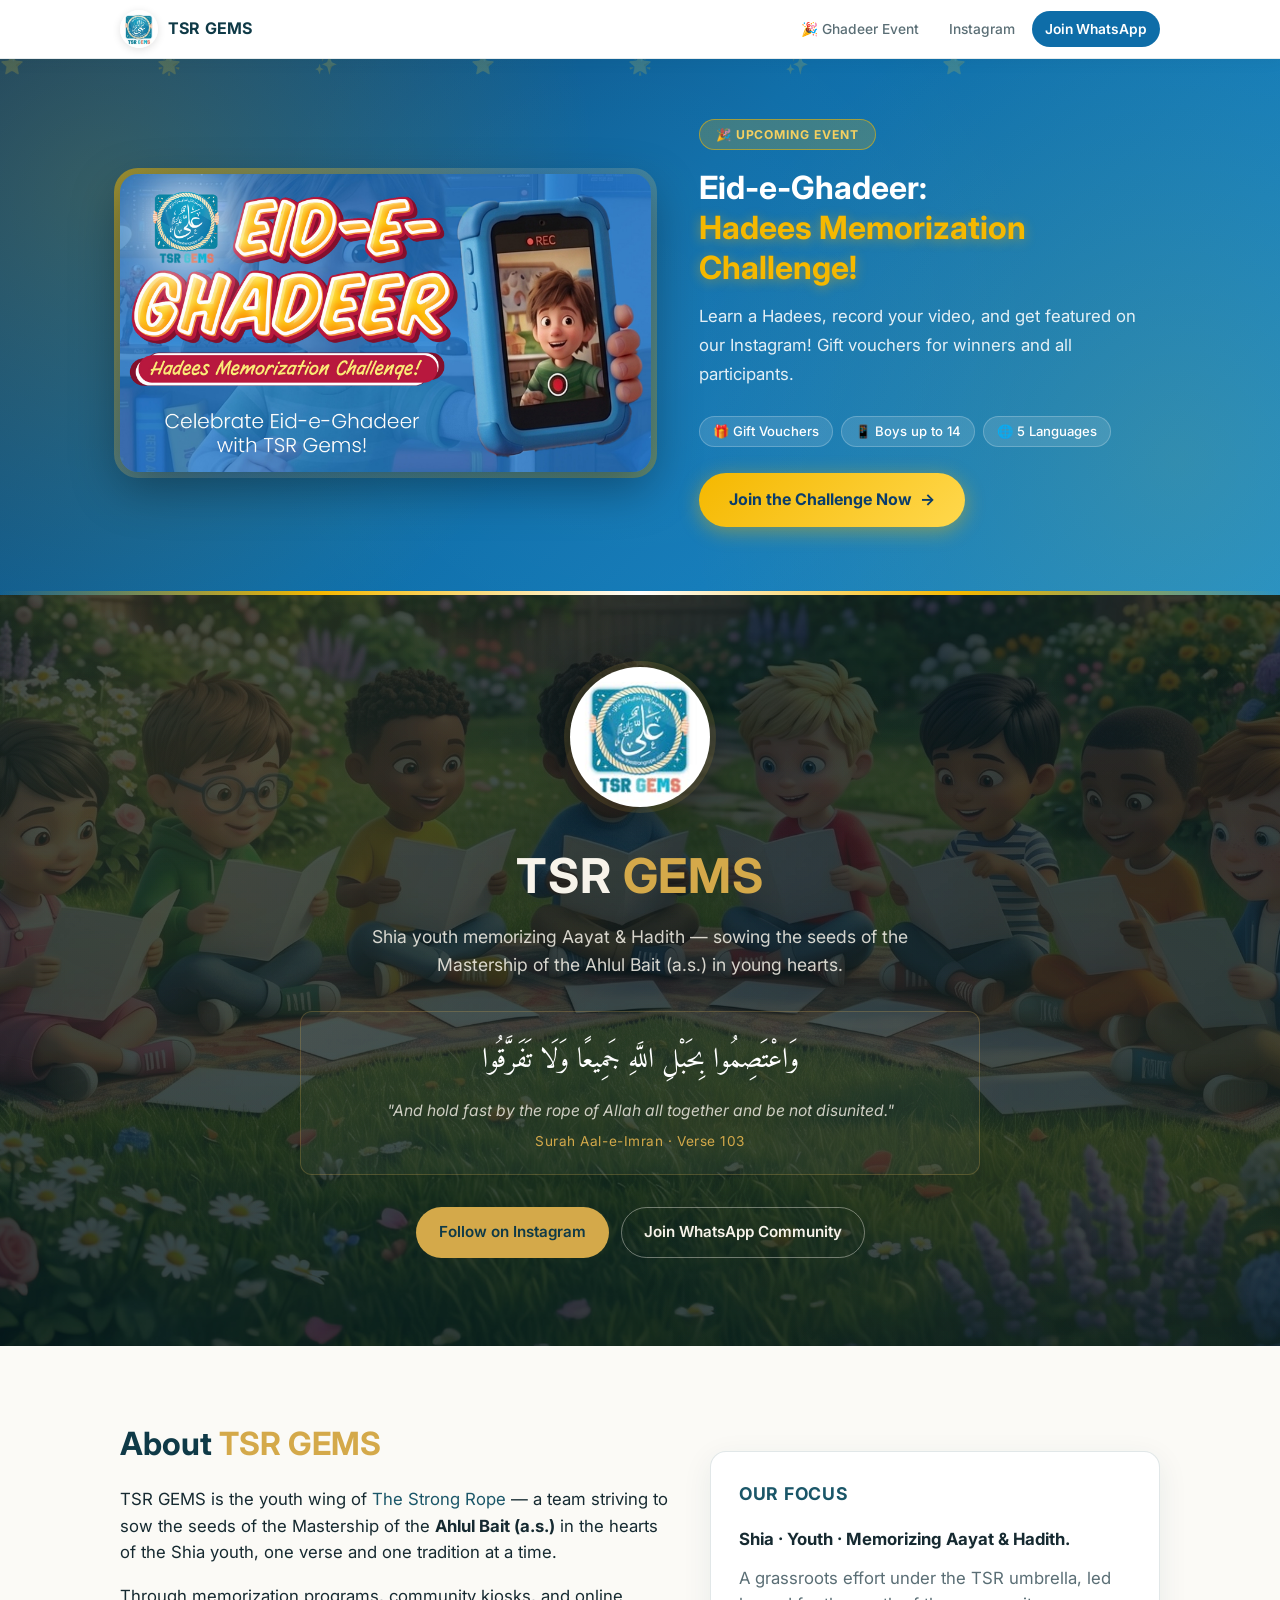
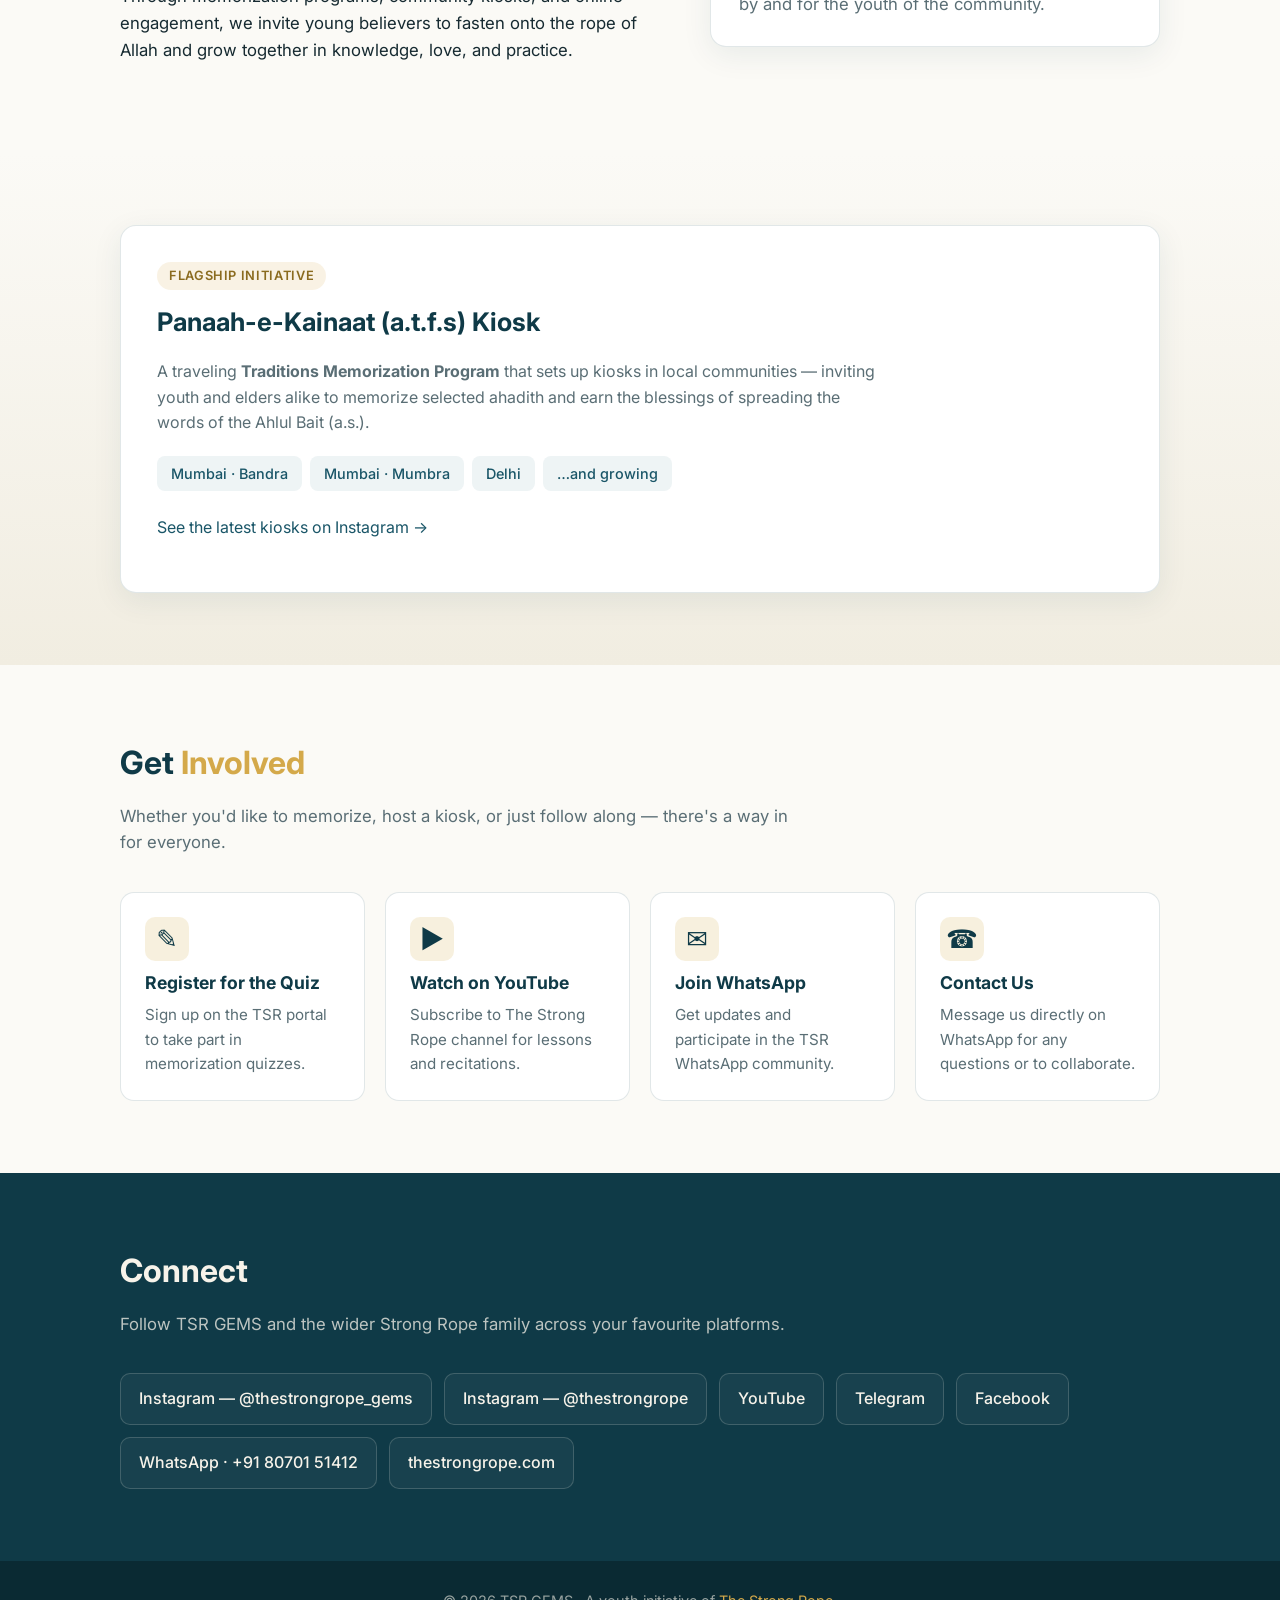
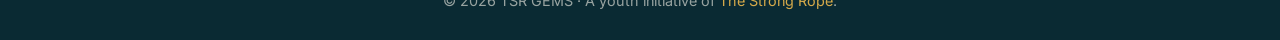
==== index.html @ ae4240dd "Tune hero background image opacity to 0.45/0.50 overlay" ====
<!doctype html>
<html lang="en">

<head>
  <meta charset="utf-8" />
  <meta name="viewport" content="width=device-width, initial-scale=1" />
  <title>TSR GEMS — The Strong Rope Youth Initiative</title>
  <meta name="description"
    content="TSR GEMS is the youth wing of The Strong Rope, striving to sow the seeds of the Mastership of the Ahlul Bait (a.s.) in the hearts of the Shia youth through memorization of Aayat and Hadith." />
  <link rel="icon" href="/assets/logo.jpg" type="image/jpeg" />
  <meta property="og:title" content="TSR GEMS" />
  <meta property="og:description" content="Shia youth memorizing Aayat & Hadith — a TSR initiative." />
  <meta property="og:image" content="/assets/logo.jpg" />
  <meta property="og:type" content="website" />
  <link rel="preconnect" href="https://fonts.googleapis.com" />
  <link rel="preconnect" href="https://fonts.gstatic.com" crossorigin />
  <link
    href="https://fonts.googleapis.com/css2?family=Amiri:wght@400;700&family=Inter:wght@400;500;600;700&display=swap"
    rel="stylesheet" />
  <style>
    :root {
      --teal-900: #0f3a47;
      --teal-700: #1a5668;
      --teal-500: #2d7d8f;
      --gold: #d4a94a;
      --cream: #f7f3ea;
      --ink: #162a31;
      --muted: #5a6e75;
      --bg: #fbfaf6;
      --card: #ffffff;
      --border: rgba(15, 58, 71, 0.12);
      --shadow: 0 8px 30px rgba(15, 58, 71, 0.08);
    }

    * {
      box-sizing: border-box;
    }

    html,
    body {
      margin: 0;
      padding: 0;
    }

    body {
      font-family: 'Inter', system-ui, -apple-system, Segoe UI, Roboto, sans-serif;
      color: var(--ink);
      background: var(--bg);
      line-height: 1.6;
      -webkit-font-smoothing: antialiased;
    }

    a {
      color: var(--teal-700);
      text-decoration: none;
    }

    a:hover {
      text-decoration: underline;
    }

    .container {
      max-width: 1080px;
      margin: 0 auto;
      padding: 0 20px;
    }

    /* Hero */
    .hero {
      background:
        radial-gradient(circle at 15% 20%, rgba(212, 169, 74, 0.12), transparent 40%),
        radial-gradient(circle at 85% 70%, rgba(212, 169, 74, 0.08), transparent 40%),
        linear-gradient(rgba(10, 42, 51, 0.45), rgba(10, 42, 51, 0.50)),
        url('assets/hero-section-bg-img.jpg.jpeg') center / cover no-repeat;
      color: var(--cream);
      padding: 72px 0 88px;
      text-align: center;
      position: relative;
      overflow: hidden;
    }

    .hero>* {
      position: relative;
    }

    .logo {
      width: 140px;
      height: 140px;
      border-radius: 50%;
      box-shadow: 0 10px 40px rgba(0, 0, 0, 0.35), 0 0 0 6px rgba(212, 169, 74, 0.18);
      object-fit: cover;
      background: #fff;
    }

    .wordmark {
      font-size: 3rem;
      font-weight: 700;
      letter-spacing: 0.02em;
      margin: 24px 0 8px;
    }

    .wordmark .gems {
      color: var(--gold);
    }

    .tagline {
      color: rgba(247, 243, 234, 0.85);
      font-size: 1.1rem;
      max-width: 620px;
      margin: 0 auto 28px;
    }

    .verse {
      margin: 32px auto 0;
      max-width: 680px;
      padding: 22px 28px;
      background: rgba(255, 255, 255, 0.04);
      border: 1px solid rgba(212, 169, 74, 0.25);
      border-radius: 12px;
    }

    .verse-ar {
      font-family: 'Amiri', 'Scheherazade New', serif;
      font-size: 1.75rem;
      line-height: 1.9;
      direction: rtl;
      color: #fff;
    }

    .verse-en {
      margin-top: 10px;
      font-style: italic;
      color: rgba(247, 243, 234, 0.8);
      font-size: 0.98rem;
    }

    .verse-ref {
      margin-top: 8px;
      font-size: 0.85rem;
      color: var(--gold);
      letter-spacing: 0.04em;
    }

    .cta-row {
      display: flex;
      gap: 12px;
      justify-content: center;
      flex-wrap: wrap;
      margin-top: 32px;
    }

    .btn {
      display: inline-flex;
      align-items: center;
      gap: 8px;
      padding: 12px 22px;
      border-radius: 999px;
      font-weight: 600;
      font-size: 0.95rem;
      border: 1px solid transparent;
      transition: transform 0.15s ease, box-shadow 0.15s ease;
    }

    .btn:hover {
      transform: translateY(-1px);
      text-decoration: none;
    }

    .btn-primary {
      background: var(--gold);
      color: var(--teal-900);
    }

    .btn-primary:hover {
      box-shadow: 0 6px 18px rgba(212, 169, 74, 0.4);
    }

    .btn-ghost {
      background: transparent;
      color: var(--cream);
      border-color: rgba(247, 243, 234, 0.4);
    }

    .btn-ghost:hover {
      background: rgba(255, 255, 255, 0.08);
    }

    /* Sections */
    section {
      padding: 72px 0;
    }

    .section-title {
      font-size: 2rem;
      font-weight: 700;
      margin: 0 0 14px;
      color: var(--teal-900);
    }

    .section-title .accent {
      color: var(--gold);
    }

    .section-lead {
      color: var(--muted);
      font-size: 1.05rem;
      max-width: 680px;
      margin: 0 0 36px;
    }

    /* About */
    .about-grid {
      display: grid;
      grid-template-columns: 1.1fr 0.9fr;
      gap: 40px;
      align-items: center;
    }

    .about p {
      font-size: 1.05rem;
    }

    .about .mission-card {
      background: var(--card);
      border: 1px solid var(--border);
      border-radius: 16px;
      padding: 28px;
      box-shadow: var(--shadow);
    }

    .about .mission-card h3 {
      margin-top: 0;
      color: var(--teal-700);
      font-size: 1.1rem;
      letter-spacing: 0.04em;
      text-transform: uppercase;
    }

    /* Program */
    .program {
      background: linear-gradient(180deg, #fbfaf6 0%, #f1ede1 100%);
    }

    .program-card {
      background: var(--card);
      border: 1px solid var(--border);
      border-radius: 16px;
      padding: 36px;
      box-shadow: var(--shadow);
    }

    .pill {
      display: inline-block;
      background: rgba(212, 169, 74, 0.15);
      color: #8a6b1f;
      padding: 4px 12px;
      border-radius: 999px;
      font-size: 0.8rem;
      font-weight: 600;
      letter-spacing: 0.05em;
      text-transform: uppercase;
    }

    .program h3 {
      font-size: 1.6rem;
      margin: 12px 0 10px;
      color: var(--teal-900);
    }

    .program .locations {
      display: flex;
      flex-wrap: wrap;
      gap: 8px;
      margin-top: 20px;
    }

    .chip {
      background: #eef4f5;
      color: var(--teal-700);
      padding: 6px 14px;
      border-radius: 8px;
      font-size: 0.9rem;
      font-weight: 500;
    }

    /* Get Involved */
    .involve-grid {
      display: grid;
      grid-template-columns: repeat(auto-fit, minmax(240px, 1fr));
      gap: 20px;
    }

    .involve-card {
      background: var(--card);
      border: 1px solid var(--border);
      border-radius: 14px;
      padding: 24px;
      transition: transform 0.15s ease, box-shadow 0.15s ease;
      display: block;
      color: inherit;
    }

    .involve-card:hover {
      transform: translateY(-2px);
      box-shadow: var(--shadow);
      text-decoration: none;
    }

    .involve-card h4 {
      margin: 8px 0 6px;
      color: var(--teal-900);
      font-size: 1.1rem;
    }

    .involve-card p {
      margin: 0;
      color: var(--muted);
      font-size: 0.95rem;
    }

    .involve-card .icon {
      font-size: 1.6rem;
      display: inline-block;
      background: rgba(212, 169, 74, 0.18);
      color: var(--teal-900);
      width: 44px;
      height: 44px;
      border-radius: 10px;
      display: inline-flex;
      align-items: center;
      justify-content: center;
      font-weight: 700;
    }

    /* Connect */
    .connect {
      background: var(--teal-900);
      color: var(--cream);
    }

    .connect .section-title {
      color: var(--cream);
    }

    .connect .section-lead {
      color: rgba(247, 243, 234, 0.75);
    }

    .socials {
      display: flex;
      flex-wrap: wrap;
      gap: 12px;
    }

    .social {
      display: inline-flex;
      align-items: center;
      gap: 10px;
      padding: 12px 18px;
      border-radius: 10px;
      border: 1px solid rgba(247, 243, 234, 0.18);
      color: var(--cream);
      background: rgba(255, 255, 255, 0.04);
      font-weight: 500;
      transition: background 0.15s ease, border-color 0.15s ease;
    }

    .social:hover {
      background: rgba(255, 255, 255, 0.1);
      border-color: var(--gold);
      text-decoration: none;
    }

    /* Footer */
    footer {
      background: #0a2a33;
      color: rgba(247, 243, 234, 0.6);
      text-align: center;
      padding: 28px 20px;
      font-size: 0.9rem;
    }

    footer a {
      color: var(--gold);
    }

    /* ── Event Announcement Banner ── */
    .ann-wrap {
      background: linear-gradient(135deg, #0a3d6b 0%, #0e6da8 45%, #1a8fd1 100%);
      position: relative;
      overflow: hidden;
      padding: 60px 0 68px;
    }

    /* Floating confetti dots */
    .ann-wrap::before {
      content: "⭐ 🌟 ✨ ⭐ 🌟 ✨ ⭐";
      position: absolute;
      top: -10px;
      left: 0;
      right: 0;
      font-size: 1.2rem;
      letter-spacing: 4rem;
      opacity: 0.18;
      white-space: nowrap;
      animation: ann-float 6s ease-in-out infinite;
      pointer-events: none;
    }

    .ann-wrap::after {
      content: "";
      position: absolute;
      bottom: 0;
      left: 0;
      right: 0;
      height: 4px;
      background: linear-gradient(90deg, transparent, #f5b800, #fff, #f5b800, transparent);
    }

    @keyframes ann-float {

      0%,
      100% {
        transform: translateY(0px);
      }

      50% {
        transform: translateY(10px);
      }
    }

    /* Radial glows */
    .ann-glow {
      position: absolute;
      inset: 0;
      pointer-events: none;
      background:
        radial-gradient(circle at 8% 25%, rgba(245, 184, 0, 0.18), transparent 40%),
        radial-gradient(circle at 92% 75%, rgba(245, 184, 0, 0.12), transparent 40%),
        radial-gradient(circle at 50% 50%, rgba(255, 255, 255, 0.04), transparent 60%);
    }

    .ann-inner {
      display: grid;
      grid-template-columns: 1.15fr 1fr;
      gap: 48px;
      align-items: center;
      position: relative;
    }

    /* Banner image */
    .ann-img-wrap {
      position: relative;
      animation: ann-bob 3.6s ease-in-out infinite;
    }

    @keyframes ann-bob {

      0%,
      100% {
        transform: translateY(0px);
      }

      50% {
        transform: translateY(-8px);
      }
    }

    .ann-img-wrap::before {
      content: "";
      position: absolute;
      inset: -6px;
      border-radius: 24px;
      background: linear-gradient(135deg, rgba(245, 184, 0, 0.55), rgba(255, 255, 255, 0.15), rgba(245, 184, 0, 0.35));
      z-index: 0;
      animation: ann-glow-ring 2.8s ease-in-out infinite;
    }

    @keyframes ann-glow-ring {

      0%,
      100% {
        opacity: 0.7;
        transform: scale(1);
      }

      50% {
        opacity: 1;
        transform: scale(1.02);
      }
    }

    .ann-img {
      width: 100%;
      border-radius: 18px;
      display: block;
      position: relative;
      z-index: 1;
      box-shadow: 0 16px 48px rgba(0, 0, 0, 0.35);
    }

    /* Content */
    .ann-content {
      color: #fff;
    }

    .ann-badge {
      display: inline-flex;
      align-items: center;
      gap: 6px;
      background: rgba(245, 184, 0, 0.20);
      border: 1px solid rgba(245, 184, 0, 0.55);
      color: #f5d060;
      padding: 5px 16px;
      border-radius: 999px;
      font-size: 0.76rem;
      font-weight: 700;
      letter-spacing: 0.08em;
      text-transform: uppercase;
      margin-bottom: 18px;
      animation: ann-pulse-badge 2s ease-in-out infinite;
    }

    @keyframes ann-pulse-badge {

      0%,
      100% {
        box-shadow: 0 0 0 0 rgba(245, 184, 0, 0.4);
      }

      50% {
        box-shadow: 0 0 0 6px rgba(245, 184, 0, 0);
      }
    }

    .ann-title {
      font-size: 2rem;
      font-weight: 700;
      line-height: 1.25;
      margin: 0 0 14px;
      color: #fff;
    }

    .ann-title .ann-highlight {
      color: #f5b800;
      text-shadow: 0 2px 12px rgba(245, 184, 0, 0.45);
    }

    .ann-desc {
      font-size: 1.05rem;
      color: rgba(255, 255, 255, 0.88);
      line-height: 1.7;
      margin: 0 0 28px;
    }

    .ann-pills {
      display: flex;
      flex-wrap: wrap;
      gap: 8px;
      margin-bottom: 26px;
    }

    .ann-pill {
      background: rgba(255, 255, 255, 0.12);
      border: 1px solid rgba(255, 255, 255, 0.22);
      color: #fff;
      padding: 4px 13px;
      border-radius: 999px;
      font-size: 0.82rem;
      font-weight: 500;
    }

    .ann-btn {
      display: inline-flex;
      align-items: center;
      gap: 8px;
      padding: 14px 30px;
      border-radius: 999px;
      font-weight: 700;
      font-size: 1rem;
      background: linear-gradient(135deg, #f5b800, #ffd84d);
      color: #0a3d6b;
      text-decoration: none;
      box-shadow: 0 4px 20px rgba(245, 184, 0, 0.45);
      transition: transform 0.18s, box-shadow 0.18s;
      animation: ann-btn-bounce 2.4s ease-in-out infinite;
    }

    @keyframes ann-btn-bounce {

      0%,
      100% {
        transform: scale(1);
        box-shadow: 0 4px 20px rgba(245, 184, 0, 0.45);
      }

      50% {
        transform: scale(1.04);
        box-shadow: 0 8px 30px rgba(245, 184, 0, 0.65);
      }
    }

    .ann-btn:hover {
      transform: scale(1.07) translateY(-2px) !important;
      box-shadow: 0 10px 32px rgba(245, 184, 0, 0.70) !important;
      text-decoration: none;
      color: #0a3d6b;
      animation: none;
    }

    .ann-btn-arrow {
      display: inline-block;
      transition: transform 0.18s;
    }

    .ann-btn:hover .ann-btn-arrow {
      transform: translateX(4px);
    }

    /* Floating star decorations */
    .ann-star {
      position: absolute;
      font-size: 1.4rem;
      opacity: 0;
      pointer-events: none;
      animation: ann-twinkle 3s ease-in-out infinite;
    }

    .ann-star:nth-child(1) {
      top: 12%;
      left: 6%;
      animation-delay: 0s;
      font-size: 1rem;
    }

    .ann-star:nth-child(2) {
      top: 20%;
      right: 5%;
      animation-delay: 0.7s;
      font-size: 1.5rem;
    }

    .ann-star:nth-child(3) {
      bottom: 18%;
      left: 3%;
      animation-delay: 1.4s;
      font-size: 1.1rem;
    }

    .ann-star:nth-child(4) {
      bottom: 12%;
      right: 8%;
      animation-delay: 2s;
      font-size: 0.9rem;
    }

    @keyframes ann-twinkle {

      0%,
      100% {
        opacity: 0;
        transform: scale(0.7) rotate(0deg);
      }

      40%,
      60% {
        opacity: 0.6;
        transform: scale(1.1) rotate(15deg);
      }
    }

    /* ── Site Header ── */
    .site-header {
      background: #ffffff;
      border-bottom: 1px solid rgba(15, 58, 71, 0.10);
      padding: 10px 0;
      position: sticky;
      top: 0;
      z-index: 200;
      box-shadow: 0 2px 14px rgba(15, 58, 71, 0.07);
    }

    .site-header-inner {
      max-width: 1080px;
      margin: 0 auto;
      padding: 0 20px;
      display: flex;
      align-items: center;
      gap: 16px;
    }

    .site-logo {
      display: flex;
      align-items: center;
      gap: 10px;
      text-decoration: none;
      flex-shrink: 0;
    }

    .site-logo img {
      width: 38px;
      height: 38px;
      border-radius: 50%;
      object-fit: cover;
      box-shadow: 0 2px 8px rgba(0, 0, 0, 0.12);
    }

    .site-logo-name {
      font-weight: 700;
      font-size: 1rem;
      color: #0f3a47;
      letter-spacing: 0.01em;
    }

    .site-nav {
      margin-left: auto;
      display: flex;
      align-items: center;
      gap: 4px;
    }

    .site-nav a {
      font-size: 0.86rem;
      font-weight: 500;
      color: #5a6e75;
      text-decoration: none;
      padding: 7px 13px;
      border-radius: 999px;
      transition: background 0.15s, color 0.15s;
    }

    .site-nav a:hover {
      background: rgba(15, 58, 71, 0.07);
      color: #0f3a47;
      text-decoration: none;
    }

    .site-nav a.nav-cta {
      background: #0e6da8;
      color: #fff;
      font-weight: 600;
    }

    .site-nav a.nav-cta:hover {
      background: #0a5a8f;
      color: #fff;
    }

    @media (max-width: 720px) {
      .wordmark {
        font-size: 2.25rem;
      }

      .about-grid {
        grid-template-columns: 1fr;
      }

      .verse-ar {
        font-size: 1.4rem;
      }

      section {
        padding: 56px 0;
      }

      .ann-inner {
        grid-template-columns: 1fr;
        gap: 28px;
      }

      .ann-title {
        font-size: 1.6rem;
      }

      .ann-wrap {
        padding: 44px 0 52px;
      }

      .site-logo-name {
        display: none;
      }

      .site-nav a:not(.nav-cta) {
        display: none;
      }
    }
  </style>
</head>

<body>

  <nav class="site-header">
    <div class="site-header-inner">
      <a class="site-logo" href="/">
        <img src="/assets/logo.jpg" alt="TSR GEMS logo" />
        <span class="site-logo-name">TSR GEMS</span>
      </a>
      <div class="site-nav">
        <a href="event-ghadeer.html">🎉 Ghadeer Event</a>
        <a href="https://www.instagram.com/thestrongrope_gems/" target="_blank" rel="noopener">Instagram</a>
        <a href="https://chat.whatsapp.com/DVEWyQxBt62CH8DiyDj6Z2" target="_blank" rel="noopener" class="nav-cta">Join
          WhatsApp</a>
      </div>
    </div>
  </nav>

  <section class="ann-wrap">
    <div class="ann-glow"></div>
    <span class="ann-star">⭐</span>
    <span class="ann-star">🌟</span>
    <span class="ann-star">✨</span>
    <span class="ann-star">⭐</span>
    <div class="container">
      <div class="ann-inner">

        <div class="ann-img-wrap">
          <img class="ann-img" src="assets/WEB-Ghadeer-2026.jpg.jpeg"
            alt="Eid-e-Ghadeer Hadees Memorization Challenge 2026" />
        </div>

        <div class="ann-content">
          <span class="ann-badge">🎉 Upcoming Event</span>
          <h2 class="ann-title">Eid-e-Ghadeer:<br /><span class="ann-highlight">Hadees Memorization Challenge!</span>
          </h2>
          <p class="ann-desc">Learn a Hadees, record your video, and get featured on our Instagram! Gift vouchers for
            winners and all participants.</p>
          <div class="ann-pills">
            <span class="ann-pill">🎁 Gift Vouchers</span>
            <span class="ann-pill">📱 Boys up to 14</span>
            <span class="ann-pill">🌐 5 Languages</span>
          </div>
          <a class="ann-btn" href="event-ghadeer.html">Join the Challenge Now <span class="ann-btn-arrow">→</span></a>
        </div>

      </div>
    </div>
  </section>

  <header class="hero">
    <div class="container">
      <img class="logo" src="/assets/logo.jpg" alt="TSR GEMS logo" />
      <h1 class="wordmark">TSR <span class="gems">GEMS</span></h1>
      <p class="tagline">Shia youth memorizing Aayat &amp; Hadith — sowing the seeds of the Mastership of the Ahlul Bait
        (a.s.) in young hearts.</p>

      <div class="verse">
        <div class="verse-ar">وَاعْتَصِمُوا بِحَبْلِ اللَّهِ جَمِيعًا وَلَا تَفَرَّقُوا</div>
        <div class="verse-en">"And hold fast by the rope of Allah all together and be not disunited."</div>
        <div class="verse-ref">Surah Aal-e-Imran · Verse 103</div>
      </div>

      <div class="cta-row">
        <a class="btn btn-primary" href="https://www.instagram.com/thestrongrope_gems/" target="_blank"
          rel="noopener">Follow on Instagram</a>
        <a class="btn btn-ghost" href="https://chat.whatsapp.com/DVEWyQxBt62CH8DiyDj6Z2" target="_blank"
          rel="noopener">Join WhatsApp Community</a>
      </div>
    </div>
  </header>

  <section class="about">
    <div class="container about-grid">
      <div>
        <h2 class="section-title">About <span class="accent">TSR GEMS</span></h2>
        <p>TSR GEMS is the youth wing of <a href="https://thestrongrope.com/" target="_blank" rel="noopener">The Strong
            Rope</a> — a team striving to sow the seeds of the Mastership of the <strong>Ahlul Bait (a.s.)</strong> in
          the hearts of the Shia youth, one verse and one tradition at a time.</p>
        <p>Through memorization programs, community kiosks, and online engagement, we invite young believers to fasten
          onto the rope of Allah and grow together in knowledge, love, and practice.</p>
      </div>
      <aside class="mission-card">
        <h3>Our Focus</h3>
        <p style="margin:0;"><strong>Shia · Youth · Memorizing Aayat &amp; Hadith.</strong></p>
        <p style="margin:12px 0 0; color: var(--muted);">A grassroots effort under the TSR umbrella, led by and for the
          youth of the community.</p>
      </aside>
    </div>
  </section>

  <section class="program">
    <div class="container">
      <div class="program-card">
        <span class="pill">Flagship Initiative</span>
        <h3>Panaah-e-Kainaat (a.t.f.s) Kiosk</h3>
        <p style="color: var(--muted); max-width: 720px;">A traveling <strong>Traditions Memorization Program</strong>
          that sets up kiosks in local communities — inviting youth and elders alike to memorize selected ahadith and
          earn the blessings of spreading the words of the Ahlul Bait (a.s.).</p>
        <div class="locations">
          <span class="chip">Mumbai · Bandra</span>
          <span class="chip">Mumbai · Mumbra</span>
          <span class="chip">Delhi</span>
          <span class="chip">…and growing</span>
        </div>
        <p style="margin-top: 24px;"><a href="https://www.instagram.com/thestrongrope_gems/" target="_blank"
            rel="noopener">See the latest kiosks on Instagram →</a></p>
      </div>
    </div>
  </section>

  <section>
    <div class="container">
      <h2 class="section-title">Get <span class="accent">Involved</span></h2>
      <p class="section-lead">Whether you'd like to memorize, host a kiosk, or just follow along — there's a way in for
        everyone.</p>
      <div class="involve-grid">
        <a class="involve-card" href="https://account.thestrongrope.com/login.php" target="_blank" rel="noopener">
          <span class="icon">✎</span>
          <h4>Register for the Quiz</h4>
          <p>Sign up on the TSR portal to take part in memorization quizzes.</p>
        </a>
        <a class="involve-card" href="https://www.youtube.com/c/TheStrongRope?sub_confirmation=1" target="_blank"
          rel="noopener">
          <span class="icon">▶</span>
          <h4>Watch on YouTube</h4>
          <p>Subscribe to The Strong Rope channel for lessons and recitations.</p>
        </a>
        <a class="involve-card" href="https://chat.whatsapp.com/DVEWyQxBt62CH8DiyDj6Z2" target="_blank" rel="noopener">
          <span class="icon">✉</span>
          <h4>Join WhatsApp</h4>
          <p>Get updates and participate in the TSR WhatsApp community.</p>
        </a>
        <a class="involve-card" href="https://wa.me/918070151412" target="_blank" rel="noopener">
          <span class="icon">☎</span>
          <h4>Contact Us</h4>
          <p>Message us directly on WhatsApp for any questions or to collaborate.</p>
        </a>
      </div>
    </div>
  </section>

  <section class="connect">
    <div class="container">
      <h2 class="section-title">Connect</h2>
      <p class="section-lead">Follow TSR GEMS and the wider Strong Rope family across your favourite platforms.</p>
      <div class="socials">
        <a class="social" href="https://www.instagram.com/thestrongrope_gems/" target="_blank" rel="noopener">Instagram
          — @thestrongrope_gems</a>
        <a class="social" href="https://instagram.com/thestrongrope/" target="_blank" rel="noopener">Instagram —
          @thestrongrope</a>
        <a class="social" href="https://www.youtube.com/c/TheStrongRope" target="_blank" rel="noopener">YouTube</a>
        <a class="social" href="https://t.me/TheStrongRope" target="_blank" rel="noopener">Telegram</a>
        <a class="social" href="https://www.facebook.com/TheStrongRope/" target="_blank" rel="noopener">Facebook</a>
        <a class="social" href="https://wa.me/918070151412" target="_blank" rel="noopener">WhatsApp · +91 80701
          51412</a>
        <a class="social" href="https://thestrongrope.com/" target="_blank" rel="noopener">thestrongrope.com</a>
      </div>
    </div>
  </section>

  <footer>
    <div>© <span id="y"></span> TSR GEMS · A youth initiative of <a href="https://thestrongrope.com/" target="_blank"
        rel="noopener">The Strong Rope</a>.</div>
    <script>document.getElementById('y').textContent = new Date().getFullYear();</script>
  </footer>

</body>

</html>
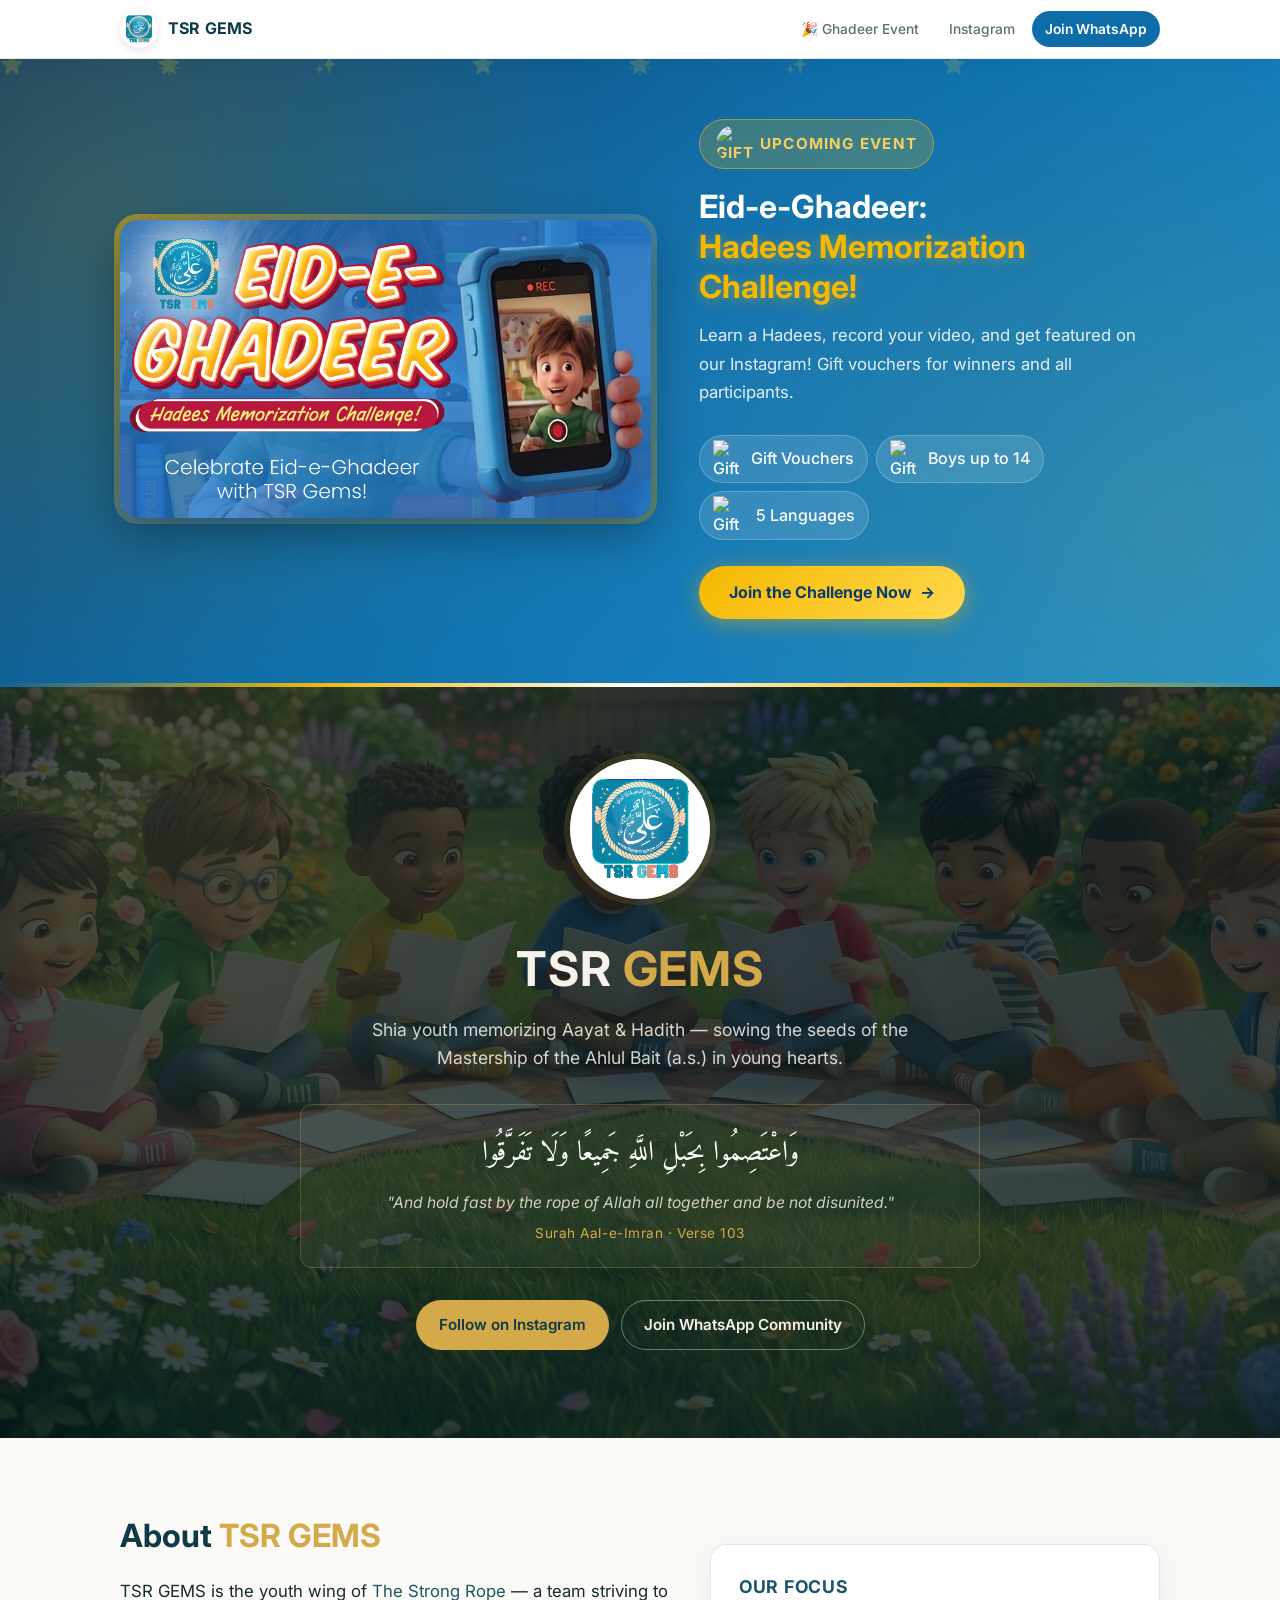
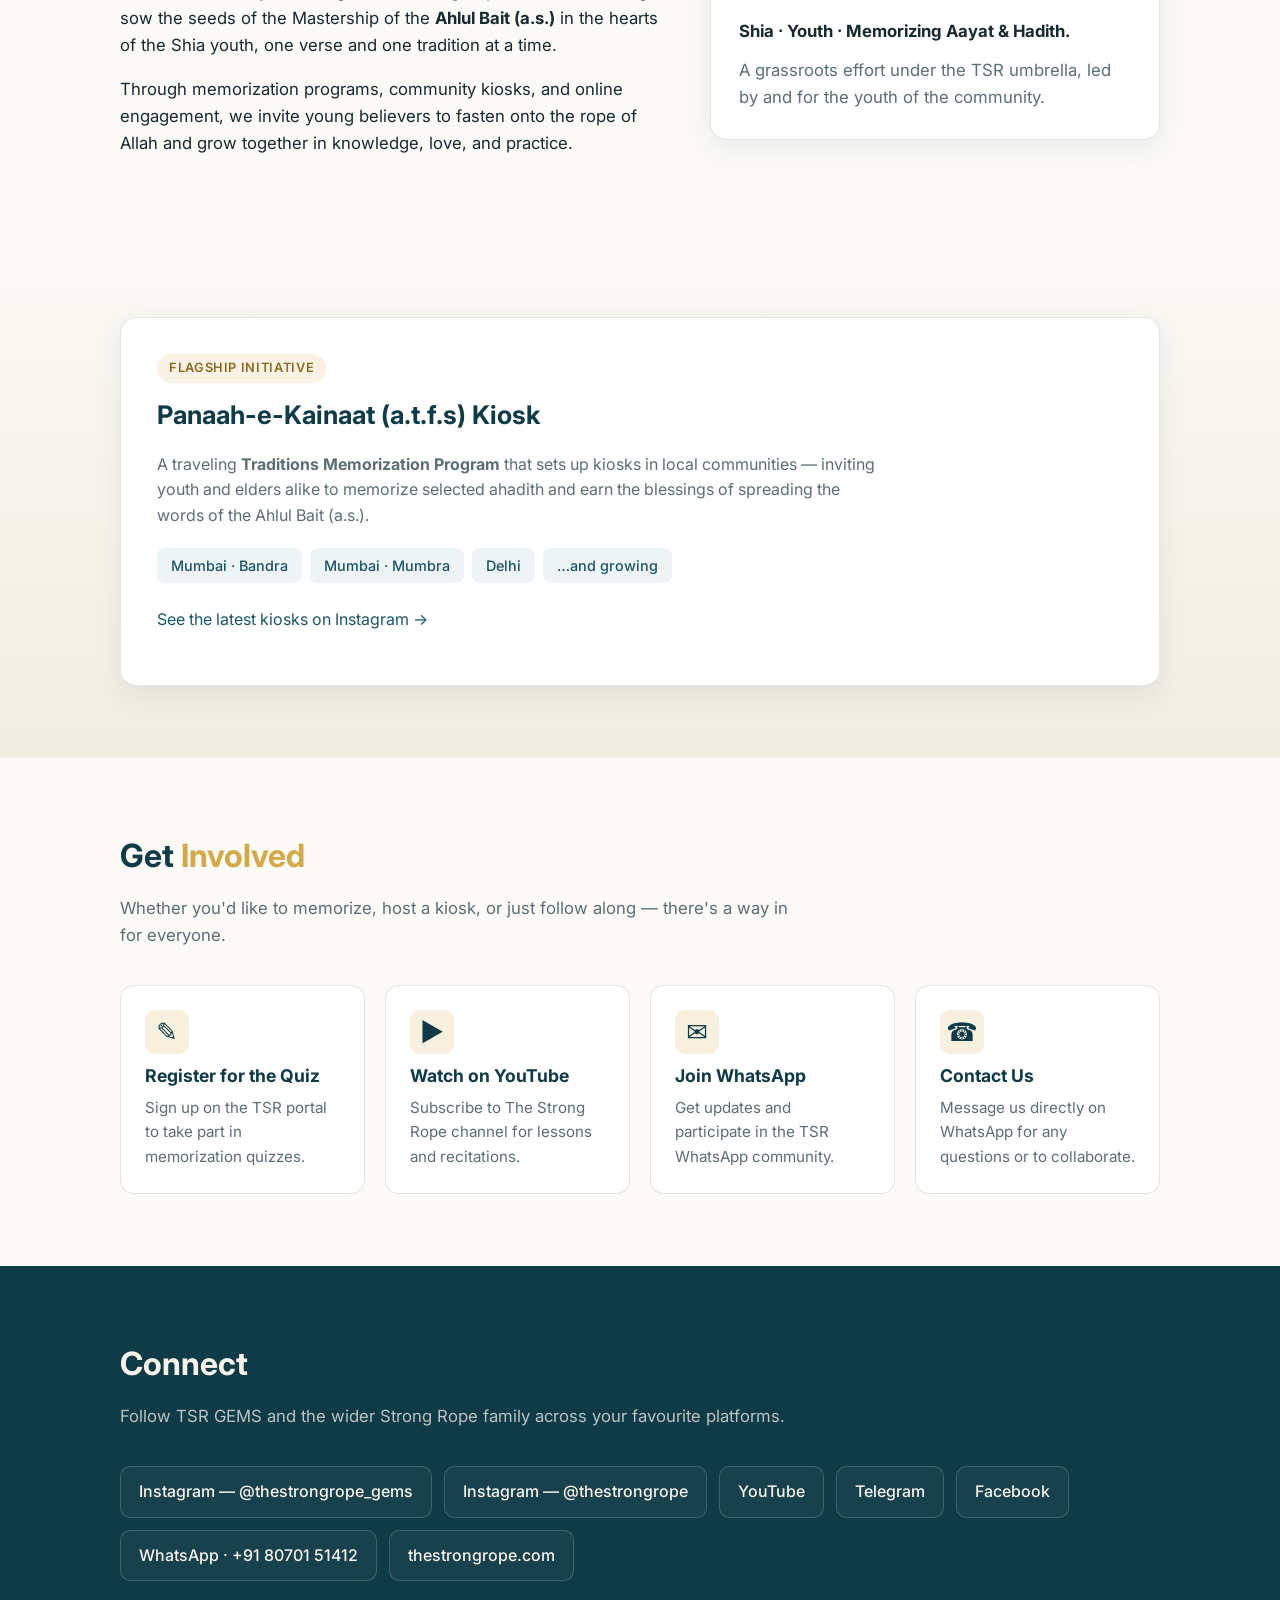
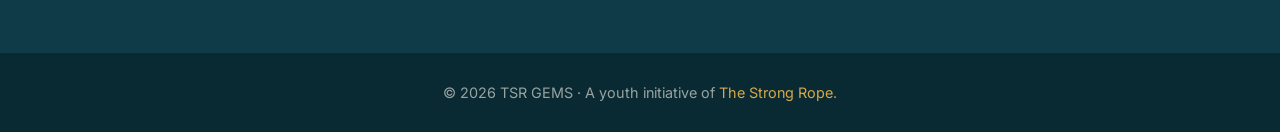
==== commit 38abf328: "Center pills and Join Now button on mobile, increase icon size; replace prize card icons with Tenor " ====
--- a/index.html
+++ b/index.html
@@ -7,10 +7,10 @@
   <title>TSR GEMS — The Strong Rope Youth Initiative</title>
   <meta name="description"
     content="TSR GEMS is the youth wing of The Strong Rope, striving to sow the seeds of the Mastership of the Ahlul Bait (a.s.) in the hearts of the Shia youth through memorization of Aayat and Hadith." />
-  <link rel="icon" href="/assets/logo.jpg" type="image/jpeg" />
+  <link rel="icon" href="/assets/images/logo.jpg" type="image/jpeg" />
   <meta property="og:title" content="TSR GEMS" />
   <meta property="og:description" content="Shia youth memorizing Aayat & Hadith — a TSR initiative." />
-  <meta property="og:image" content="/assets/logo.jpg" />
+  <meta property="og:image" content="/assets/images/logo.jpg" />
   <meta property="og:type" content="website" />
   <link rel="preconnect" href="https://fonts.googleapis.com" />
   <link rel="preconnect" href="https://fonts.gstatic.com" crossorigin />
@@ -71,7 +71,7 @@
         radial-gradient(circle at 15% 20%, rgba(212, 169, 74, 0.12), transparent 40%),
         radial-gradient(circle at 85% 70%, rgba(212, 169, 74, 0.08), transparent 40%),
         linear-gradient(rgba(10, 42, 51, 0.45), rgba(10, 42, 51, 0.50)),
-        url('assets/hero-section-bg-img.jpg.jpeg') center / cover no-repeat;
+        url('assets/images/hero-section-bg-img.jpg.jpeg') center / cover no-repeat;
       color: var(--cream);
       padding: 72px 0 88px;
       text-align: center;
@@ -513,7 +513,7 @@
       color: #f5d060;
       padding: 5px 16px;
       border-radius: 999px;
-      font-size: 0.76rem;
+      font-size: 0.95rem;
       font-weight: 700;
       letter-spacing: 0.08em;
       text-transform: uppercase;
@@ -566,8 +566,10 @@
       color: #fff;
       padding: 4px 13px;
       border-radius: 999px;
-      font-size: 0.82rem;
+      font-size: 1rem;
       font-weight: 500;
+      display: flex;
+      align-items: center;
     }
 
     .ann-btn {
@@ -783,6 +785,30 @@
       .site-nav a:not(.nav-cta) {
         display: none;
       }
+
+      .ann-pills {
+        justify-content: center;
+      }
+
+      .ann-pill {
+        font-size: 1.1rem;
+        padding: 6px 16px;
+        width: 70%;
+        display: flex;
+        justify-content: space-evenly;
+      }
+
+      .ann-pill img {
+        width: 3rem !important;
+        height: 3rem !important;
+      }
+
+      .ann-btn {
+        display: flex;
+        justify-content: center;
+        font-size: 1.1rem;
+        padding: 15px 32px;
+      }
     }
   </style>
 </head>
@@ -792,7 +818,7 @@
   <nav class="site-header">
     <div class="site-header-inner">
       <a class="site-logo" href="/">
-        <img src="/assets/logo.jpg" alt="TSR GEMS logo" />
+        <img src="/assets/images/logo.jpg" alt="TSR GEMS logo" />
         <span class="site-logo-name">TSR GEMS</span>
       </a>
       <div class="site-nav">
@@ -814,20 +840,25 @@
       <div class="ann-inner">
 
         <div class="ann-img-wrap">
-          <img class="ann-img" src="assets/WEB-Ghadeer-2026.jpg.jpeg"
+          <img class="ann-img" src="assets/images/WEB-Ghadeer-2026.jpg.jpeg"
             alt="Eid-e-Ghadeer Hadees Memorization Challenge 2026" />
         </div>
 
         <div class="ann-content">
-          <span class="ann-badge">🎉 Upcoming Event</span>
+          <span class="ann-badge"><img src="https://media1.tenor.com/m/j4hTU7I8mFEAAAAC/announcement.gif" alt="Gift"
+              style="width:2.4rem;height:2.4rem;object-fit:contain;border-radius:20px;" /> Upcoming Event</span>
           <h2 class="ann-title">Eid-e-Ghadeer:<br /><span class="ann-highlight">Hadees Memorization Challenge!</span>
           </h2>
           <p class="ann-desc">Learn a Hadees, record your video, and get featured on our Instagram! Gift vouchers for
             winners and all participants.</p>
           <div class="ann-pills">
-            <span class="ann-pill">🎁 Gift Vouchers</span>
-            <span class="ann-pill">📱 Boys up to 14</span>
-            <span class="ann-pill">🌐 5 Languages</span>
+            <span class="ann-pill"><img src="https://media.tenor.com/QYkC1yY2Bk4AAAAi/surprise-hello.gif" alt="Gift"
+                style="width:2.4rem;height:2.4rem;object-fit:contain;" /> Gift Vouchers</span>
+            <span class="ann-pill"><img src="https://media.tenor.com/VgiD-p4_GLUAAAAi/boy-cartoon.gif" alt="Gift"
+                style="width:2.4rem;height:2.4rem;object-fit:contain;" /> Boys up to 14</span>
+            <span class="ann-pill"><img src="https://media.tenor.com/sXP5Vn_VCmYAAAAi/translate-google.gif" alt="Gift"
+                style="width:2.4rem;height:2.4rem;object-fit:contain;margin-right: 5px;padding-bottom: 5px;" /> 5
+              Languages</span>
           </div>
           <a class="ann-btn" href="event-ghadeer.html">Join the Challenge Now <span class="ann-btn-arrow">→</span></a>
         </div>
@@ -838,7 +869,7 @@
 
   <header class="hero">
     <div class="container">
-      <img class="logo" src="/assets/logo.jpg" alt="TSR GEMS logo" />
+      <img class="logo" src="/assets/images/logo.jpg" alt="TSR GEMS logo" />
       <h1 class="wordmark">TSR <span class="gems">GEMS</span></h1>
       <p class="tagline">Shia youth memorizing Aayat &amp; Hadith — sowing the seeds of the Mastership of the Ahlul Bait
         (a.s.) in young hearts.</p>
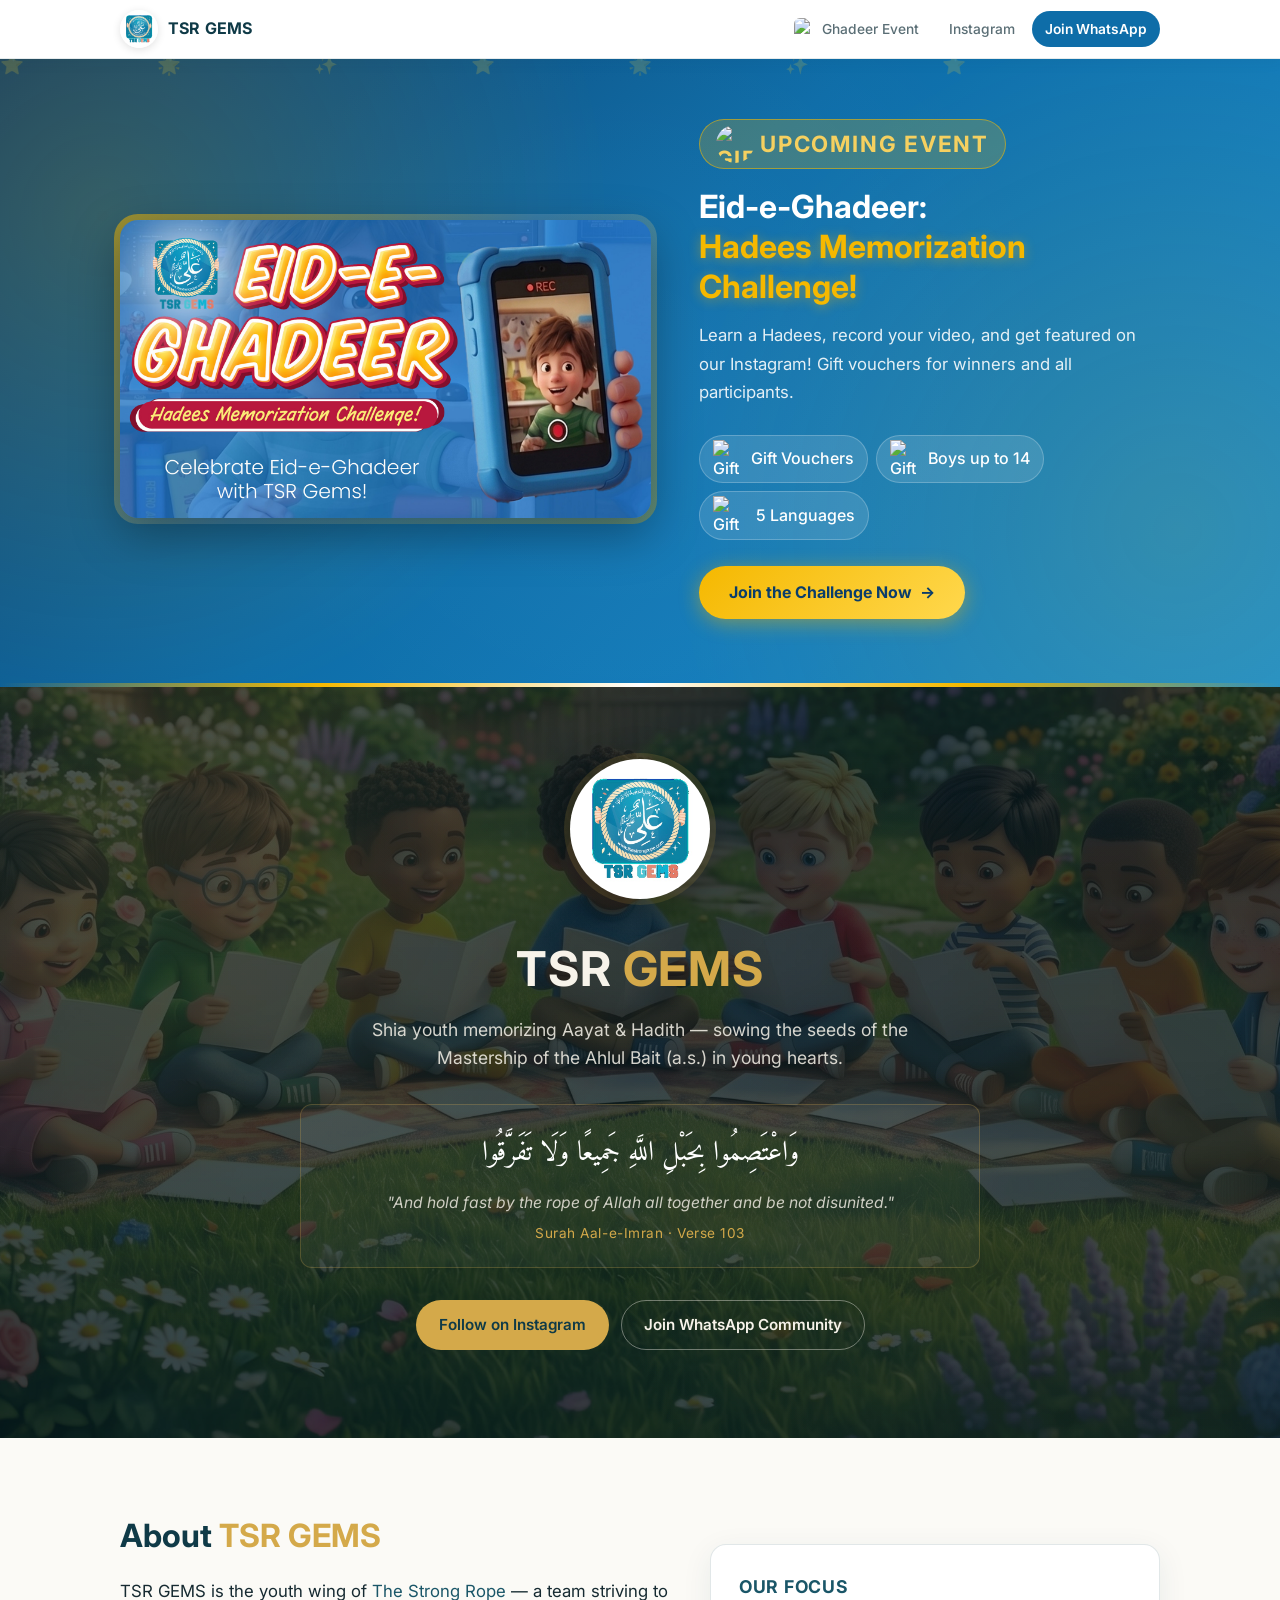
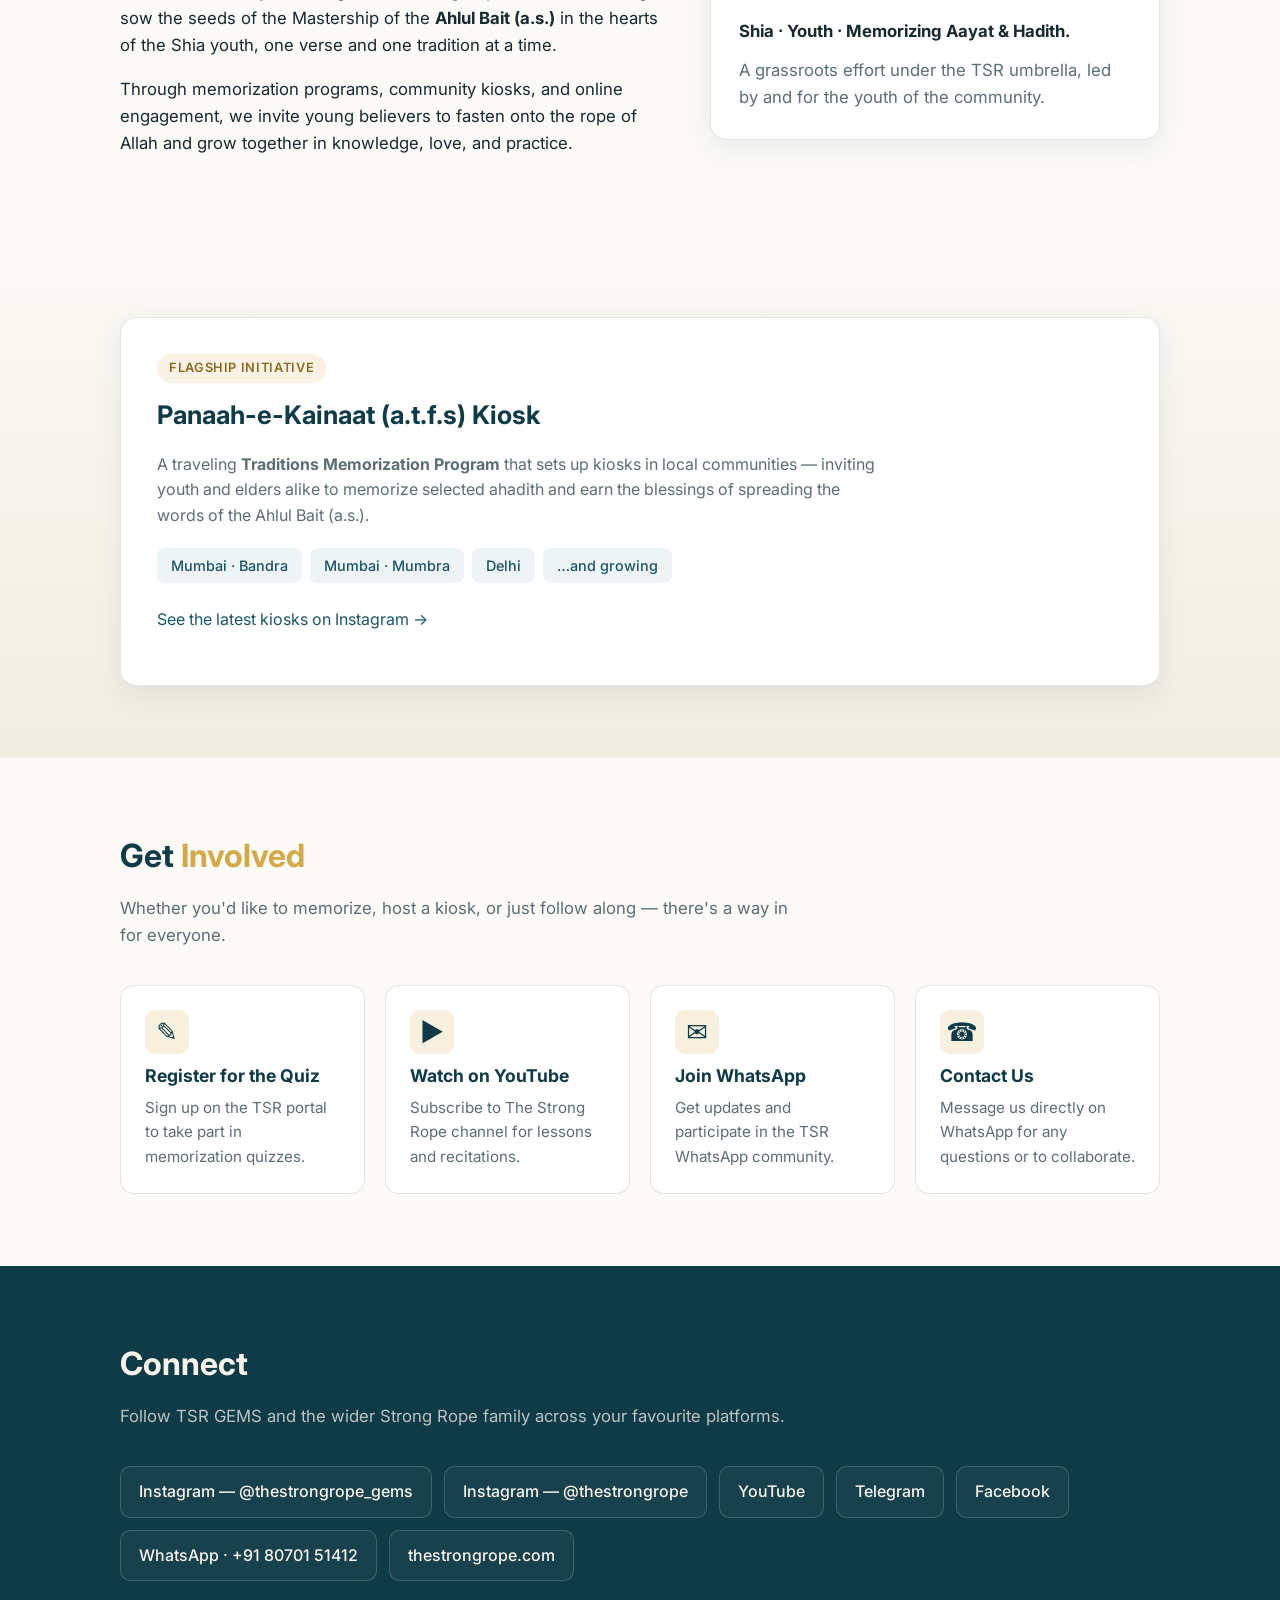
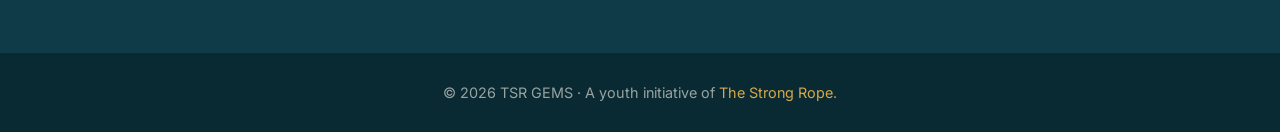
==== commit f13d1278: "Replace world emoji with translate GIF on lang badges; add announcement GIF to hero badge and nav; c" ====
--- a/index.html
+++ b/index.html
@@ -513,7 +513,7 @@
       color: #f5d060;
       padding: 5px 16px;
       border-radius: 999px;
-      font-size: 0.95rem;
+      font-size: 1.4rem;
       font-weight: 700;
       letter-spacing: 0.08em;
       text-transform: uppercase;
@@ -822,7 +822,7 @@
         <span class="site-logo-name">TSR GEMS</span>
       </a>
       <div class="site-nav">
-        <a href="event-ghadeer.html">🎉 Ghadeer Event</a>
+        <a href="event-ghadeer.html" style="display:inline-flex;align-items:center;gap:6px;"><img src="https://media1.tenor.com/m/j4hTU7I8mFEAAAAC/announcement.gif" alt="Announcement" style="width:1.4rem;height:1.4rem;object-fit:contain;border-radius:6px;" /> Ghadeer Event</a>
         <a href="https://www.instagram.com/thestrongrope_gems/" target="_blank" rel="noopener">Instagram</a>
         <a href="https://chat.whatsapp.com/DVEWyQxBt62CH8DiyDj6Z2" target="_blank" rel="noopener" class="nav-cta">Join
           WhatsApp</a>
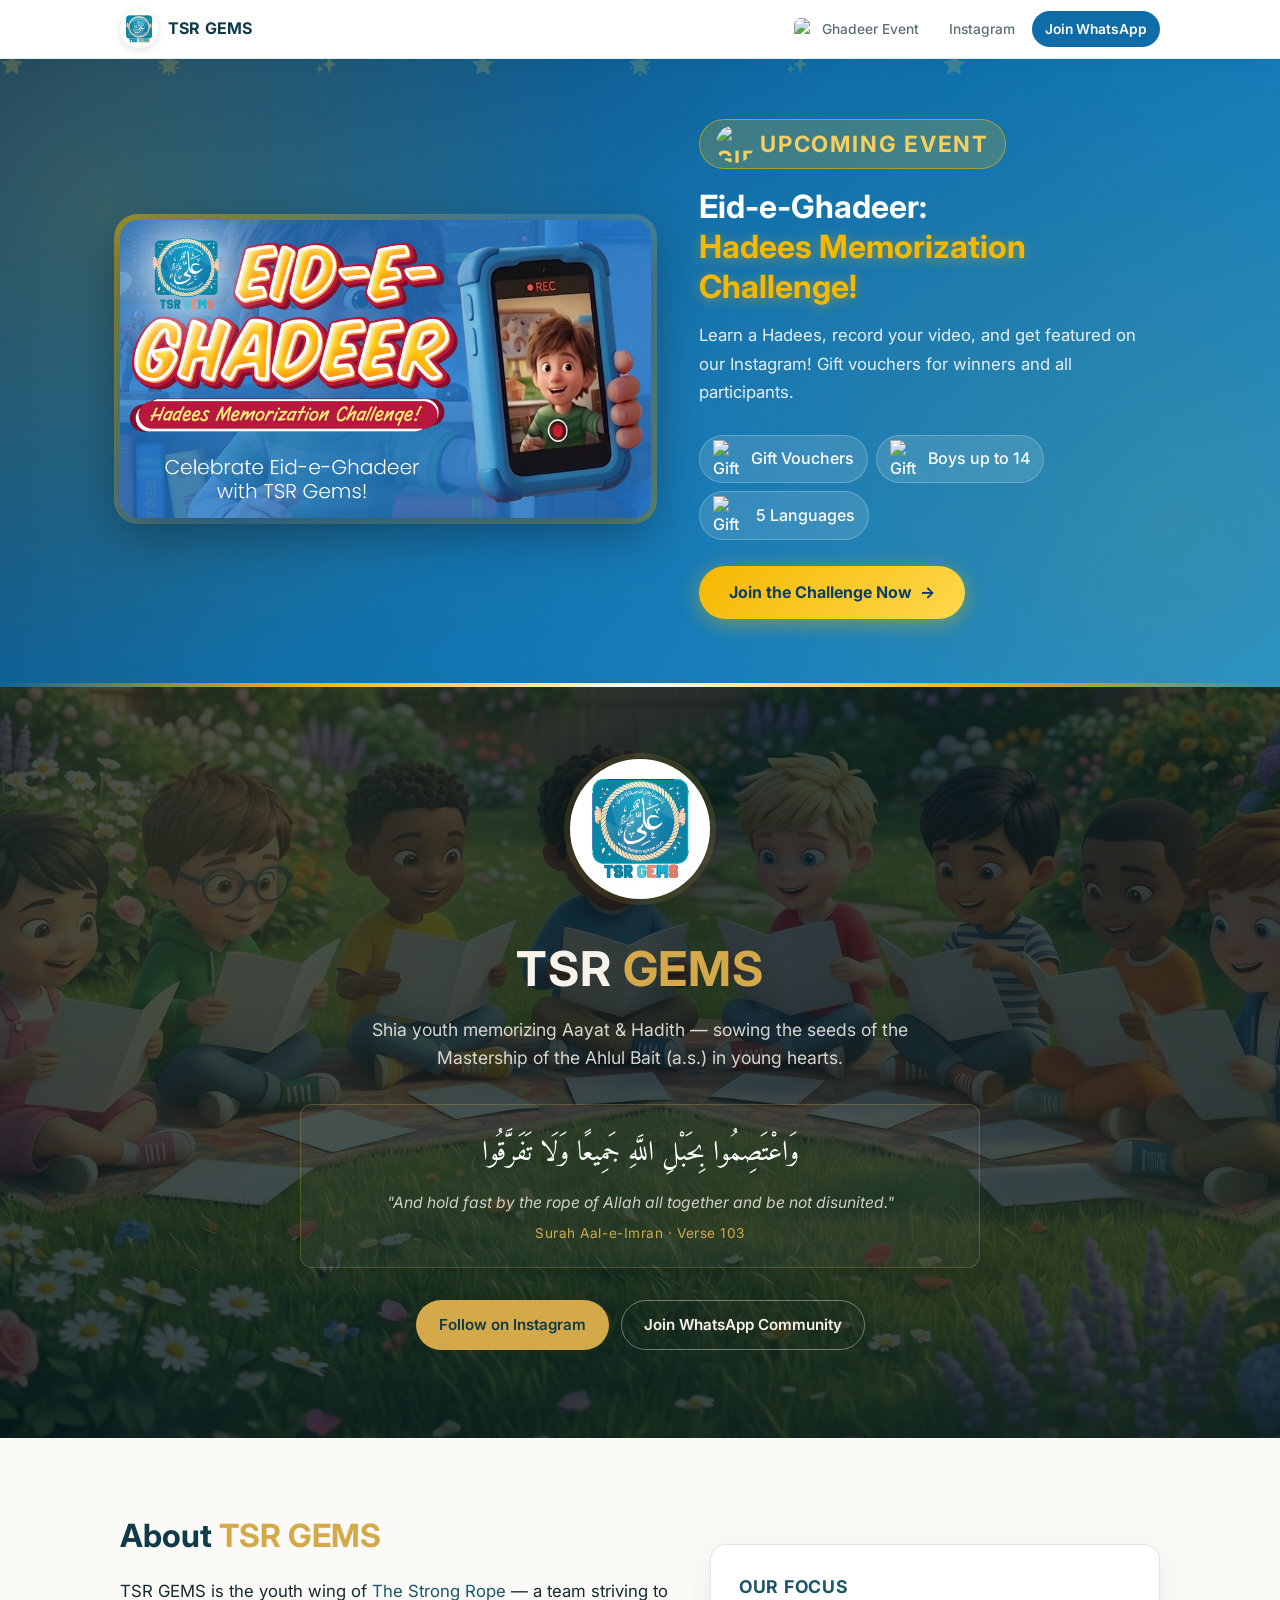
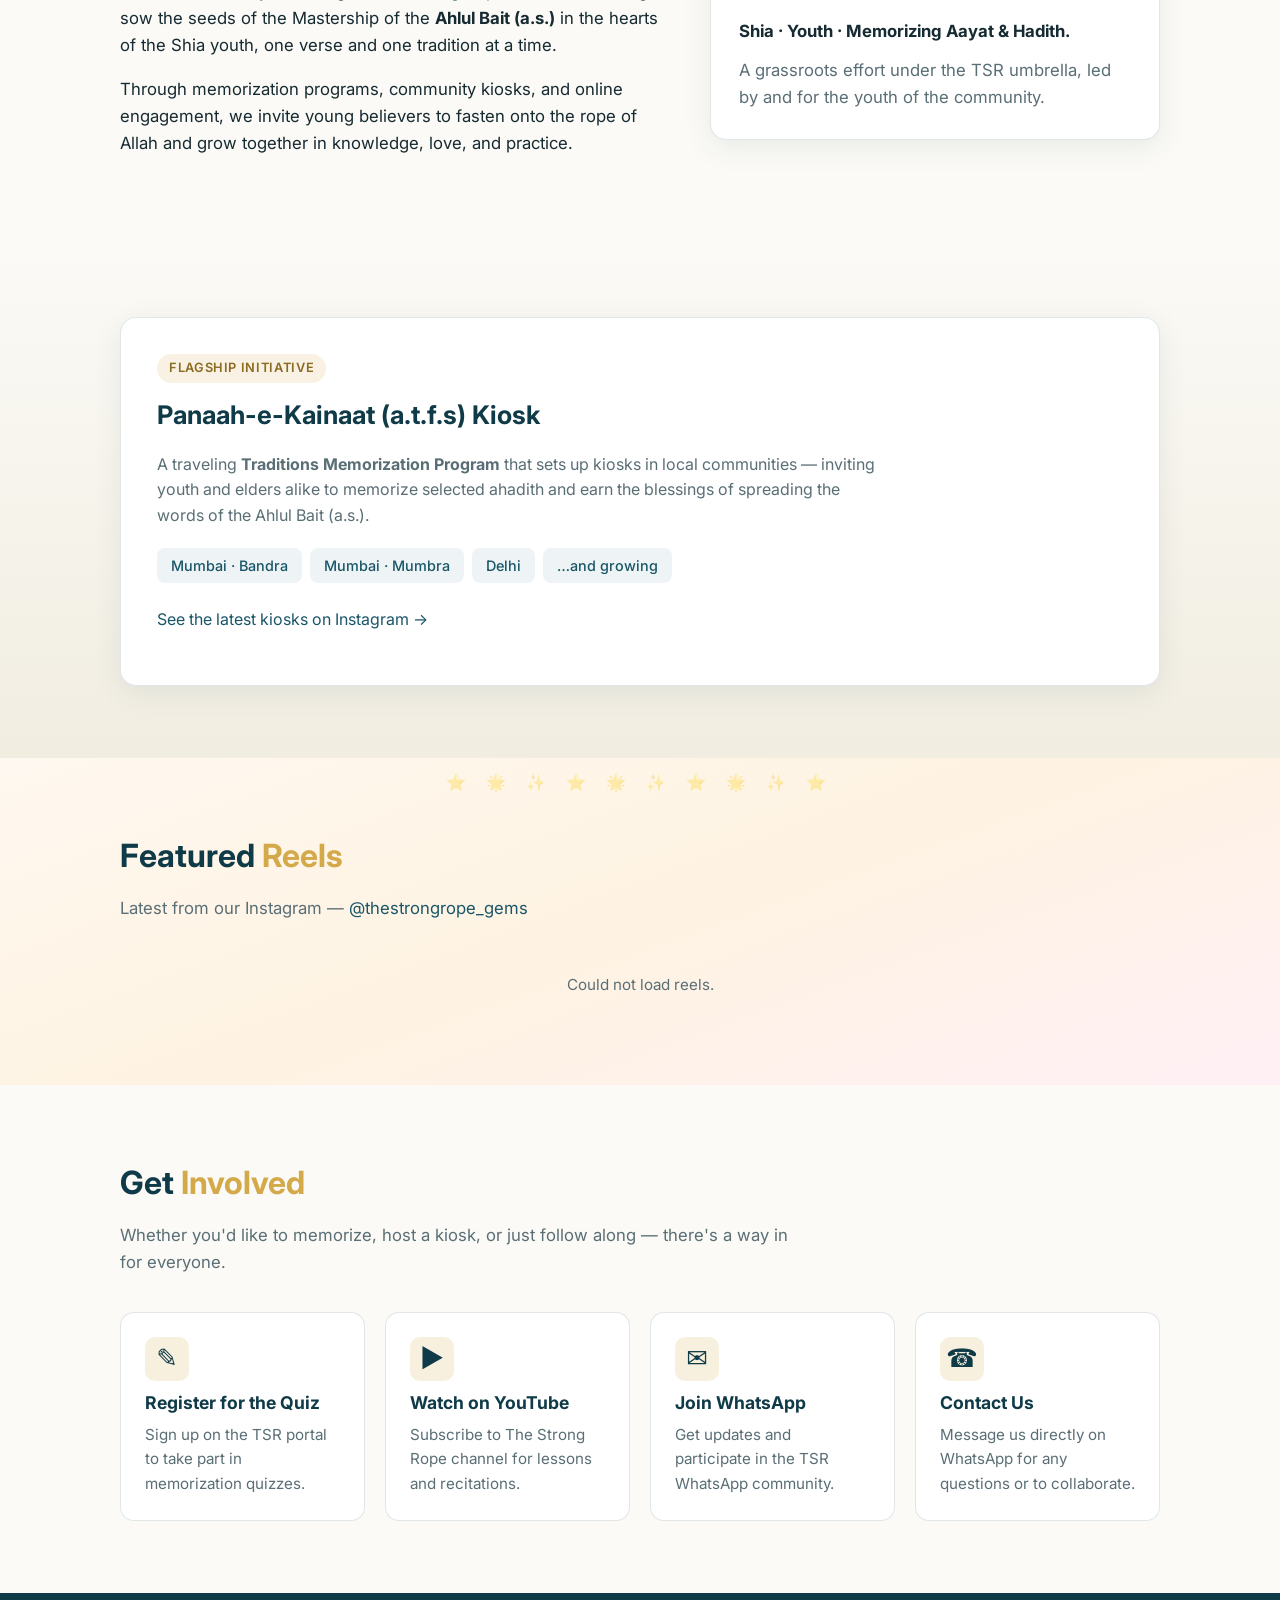
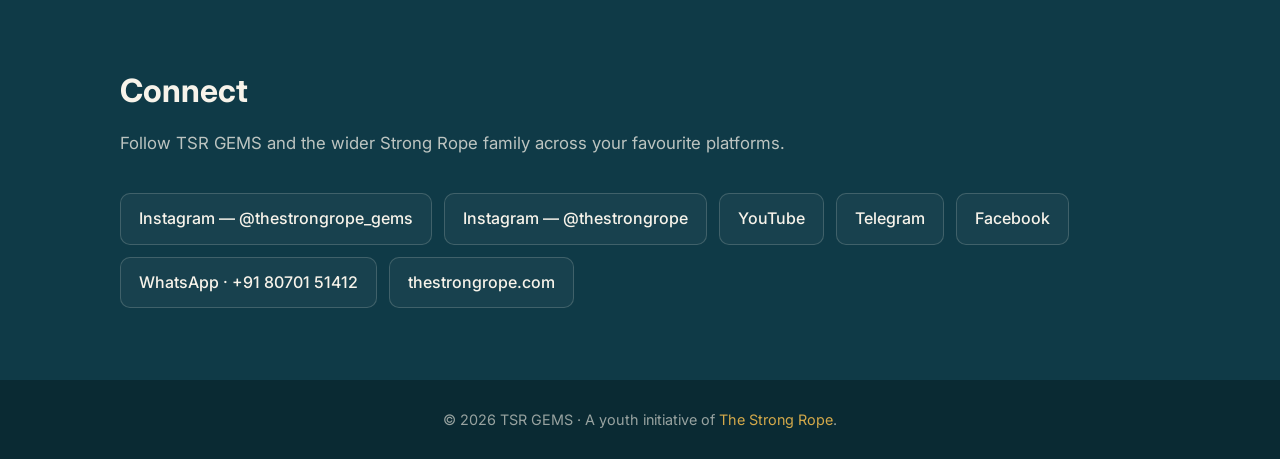
==== commit ec6aefc0: "Add Featured Reels section with Google Sheet integration and styled frames" ====
--- a/index.html
+++ b/index.html
@@ -810,6 +810,118 @@
         padding: 15px 32px;
       }
     }
+
+    /* ── Featured Reels ── */
+    .reels-section {
+      background: linear-gradient(160deg, #fff8f0 0%, #fef3e2 50%, #fff0f5 100%);
+      position: relative;
+      overflow: hidden;
+    }
+
+    .reels-section::before {
+      content: "⭐ 🌟 ✨ ⭐ 🌟 ✨ ⭐ 🌟 ✨ ⭐";
+      position: absolute;
+      top: 12px;
+      left: 0;
+      right: 0;
+      text-align: center;
+      font-size: 1rem;
+      opacity: 0.35;
+      letter-spacing: 0.5em;
+      pointer-events: none;
+    }
+
+    .reels-grid {
+      display: grid;
+      grid-template-columns: repeat(3, 1fr);
+      gap: 28px;
+      margin-top: 8px;
+      align-items: start;
+    }
+
+    .reel-item {
+      min-width: 0;
+      position: relative;
+      padding: 4px;
+      border-radius: 18px;
+      background: linear-gradient(135deg, #f59e0b, #ec4899, #8b5cf6, #3b82f6, #10b981);
+      background-size: 300% 300%;
+      animation: reel-border-spin 4s linear infinite;
+      box-shadow: 0 8px 32px rgba(245, 158, 11, 0.25), 0 2px 8px rgba(0, 0, 0, 0.08);
+      transition: transform 0.2s, box-shadow 0.2s;
+    }
+
+    .reel-item:hover {
+      transform: translateY(-4px) scale(1.01);
+      box-shadow: 0 16px 40px rgba(245, 158, 11, 0.35), 0 4px 12px rgba(0, 0, 0, 0.12);
+    }
+
+    @keyframes reel-border-spin {
+      0% {
+        background-position: 0% 50%;
+      }
+
+      50% {
+        background-position: 100% 50%;
+      }
+
+      100% {
+        background-position: 0% 50%;
+      }
+    }
+
+    .reel-item-inner {
+      border-radius: 15px;
+      overflow: hidden;
+      background: #fff;
+    }
+
+    .reel-badge {
+      background: linear-gradient(135deg, #f59e0b, #fbbf24);
+      color: #7a2d00;
+      font-size: 0.72rem;
+      font-weight: 700;
+      letter-spacing: 0.06em;
+      text-transform: uppercase;
+      text-align: center;
+      padding: 5px 10px;
+      border-radius: 15px 15px 0 0;
+    }
+
+    .reel-item .instagram-media {
+      margin: 0 auto !important;
+      min-width: 0 !important;
+      width: 100% !important;
+      border-radius: 0 !important;
+      box-shadow: none !important;
+    }
+
+    .reels-loading {
+      grid-column: 1 / -1;
+      text-align: center;
+      color: var(--muted);
+      padding: 32px 0;
+      font-size: 0.95rem;
+    }
+
+    .reels-error {
+      grid-column: 1 / -1;
+      text-align: center;
+      color: var(--muted);
+      font-size: 0.95rem;
+    }
+
+    @media (max-width: 900px) {
+      .reels-grid {
+        grid-template-columns: repeat(2, 1fr);
+      }
+    }
+
+    @media (max-width: 580px) {
+      .reels-grid {
+        grid-template-columns: 1fr;
+      }
+    }
   </style>
 </head>
 
@@ -822,7 +934,9 @@
         <span class="site-logo-name">TSR GEMS</span>
       </a>
       <div class="site-nav">
-        <a href="event-ghadeer.html" style="display:inline-flex;align-items:center;gap:6px;"><img src="https://media1.tenor.com/m/j4hTU7I8mFEAAAAC/announcement.gif" alt="Announcement" style="width:1.4rem;height:1.4rem;object-fit:contain;border-radius:6px;" /> Ghadeer Event</a>
+        <a href="event-ghadeer.html" style="display:inline-flex;align-items:center;gap:6px;"><img
+            src="https://media1.tenor.com/m/j4hTU7I8mFEAAAAC/announcement.gif" alt="Announcement"
+            style="width:1.4rem;height:1.4rem;object-fit:contain;border-radius:6px;" /> Ghadeer Event</a>
         <a href="https://www.instagram.com/thestrongrope_gems/" target="_blank" rel="noopener">Instagram</a>
         <a href="https://chat.whatsapp.com/DVEWyQxBt62CH8DiyDj6Z2" target="_blank" rel="noopener" class="nav-cta">Join
           WhatsApp</a>
@@ -924,6 +1038,17 @@
         </div>
         <p style="margin-top: 24px;"><a href="https://www.instagram.com/thestrongrope_gems/" target="_blank"
             rel="noopener">See the latest kiosks on Instagram →</a></p>
+      </div>
+    </div>
+  </section>
+
+  <section class="reels-section">
+    <div class="container">
+      <h2 class="section-title">Featured <span class="accent">Reels</span></h2>
+      <p class="section-lead">Latest from our Instagram — <a href="https://www.instagram.com/thestrongrope_gems/"
+          target="_blank" rel="noopener">@thestrongrope_gems</a></p>
+      <div class="reels-grid" id="reelsGrid">
+        <div class="reels-loading">Loading reels…</div>
       </div>
     </div>
   </section>
@@ -978,6 +1103,56 @@
     </div>
   </section>
 
+  <script async src="https://www.instagram.com/embed.js"></script>
+
+  <script>
+    (function () {
+      const SHEET_ID = '17x9r1_xu2npUjaxx-6a_-ylJSgQlafRXLOu5_A-D90Q';
+      const grid = document.getElementById('reelsGrid');
+      const url = `https://docs.google.com/spreadsheets/d/${SHEET_ID}/gviz/tq?tqx=out:json`;
+
+      fetch(url)
+        .then(r => r.text())
+        .then(text => {
+          const json = JSON.parse(text.substring(47, text.length - 2));
+          const rows = json.table.rows || [];
+
+          const reelUrls = rows
+            .map(r => r.c && r.c[0] && r.c[0].v)
+            .filter(v => v && v.startsWith('https://www.instagram.com/'))
+            .slice(0, 3);
+
+          if (reelUrls.length === 0) {
+            grid.innerHTML = '<p class="reels-error">No reels found.</p>';
+            return;
+          }
+
+          grid.innerHTML = reelUrls.map(u => `
+            <div class="reel-item">
+              <div class="reel-item-inner">
+                <div class="reel-badge">⭐ TSR GEMS ⭐</div>
+                <blockquote class="instagram-media"
+                  data-instgrm-permalink="${u}"
+                  data-instgrm-version="14"
+                  style="background:#FFF;border:0;border-radius:0;box-shadow:none;margin:0 auto;max-width:100%;min-width:0;padding:0;width:100%;">
+                </blockquote>
+              </div>
+            </div>
+          `).join('');
+
+          function tryProcess() {
+            if (window.instgrm) window.instgrm.Embeds.process();
+          }
+          tryProcess();
+          setTimeout(tryProcess, 1000);
+          setTimeout(tryProcess, 3000);
+        })
+        .catch(() => {
+          grid.innerHTML = '<p class="reels-error">Could not load reels.</p>';
+        });
+    })();
+  </script>
+
   <footer>
     <div>© <span id="y"></span> TSR GEMS · A youth initiative of <a href="https://thestrongrope.com/" target="_blank"
         rel="noopener">The Strong Rope</a>.</div>
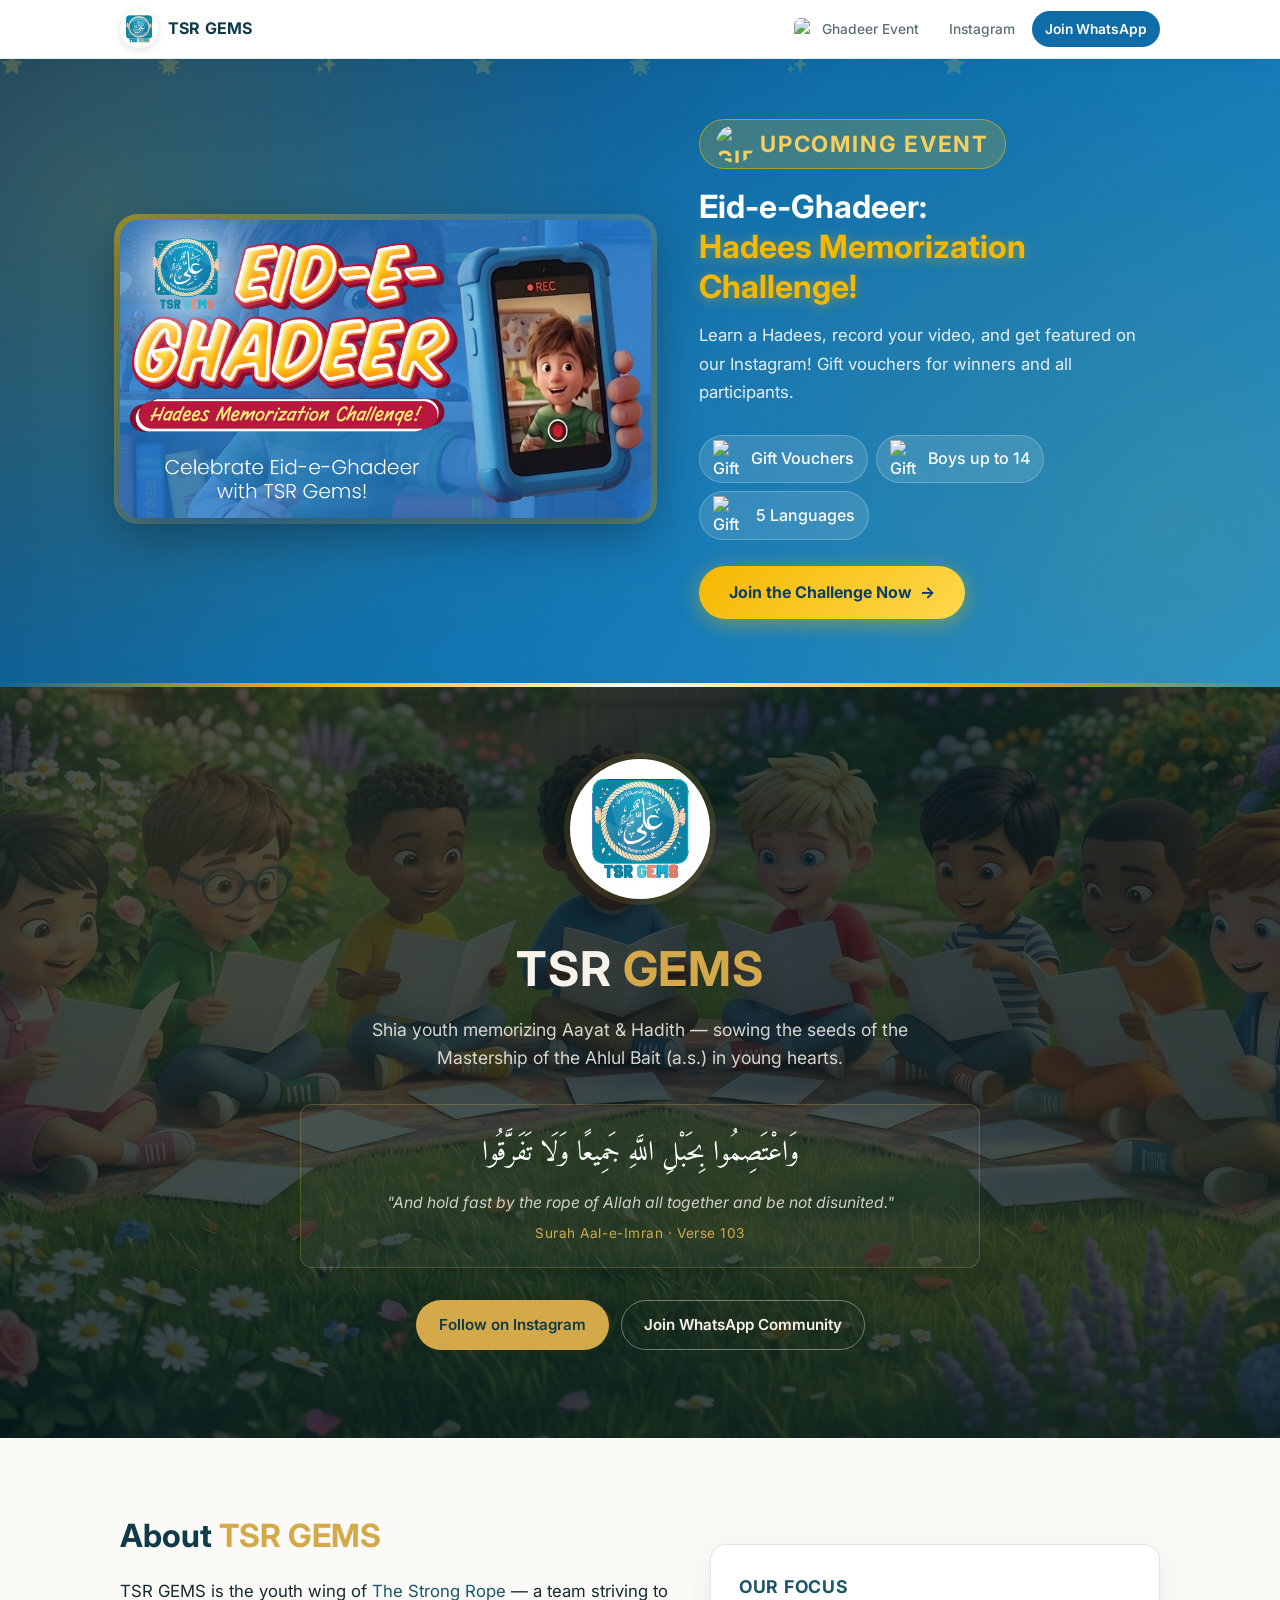
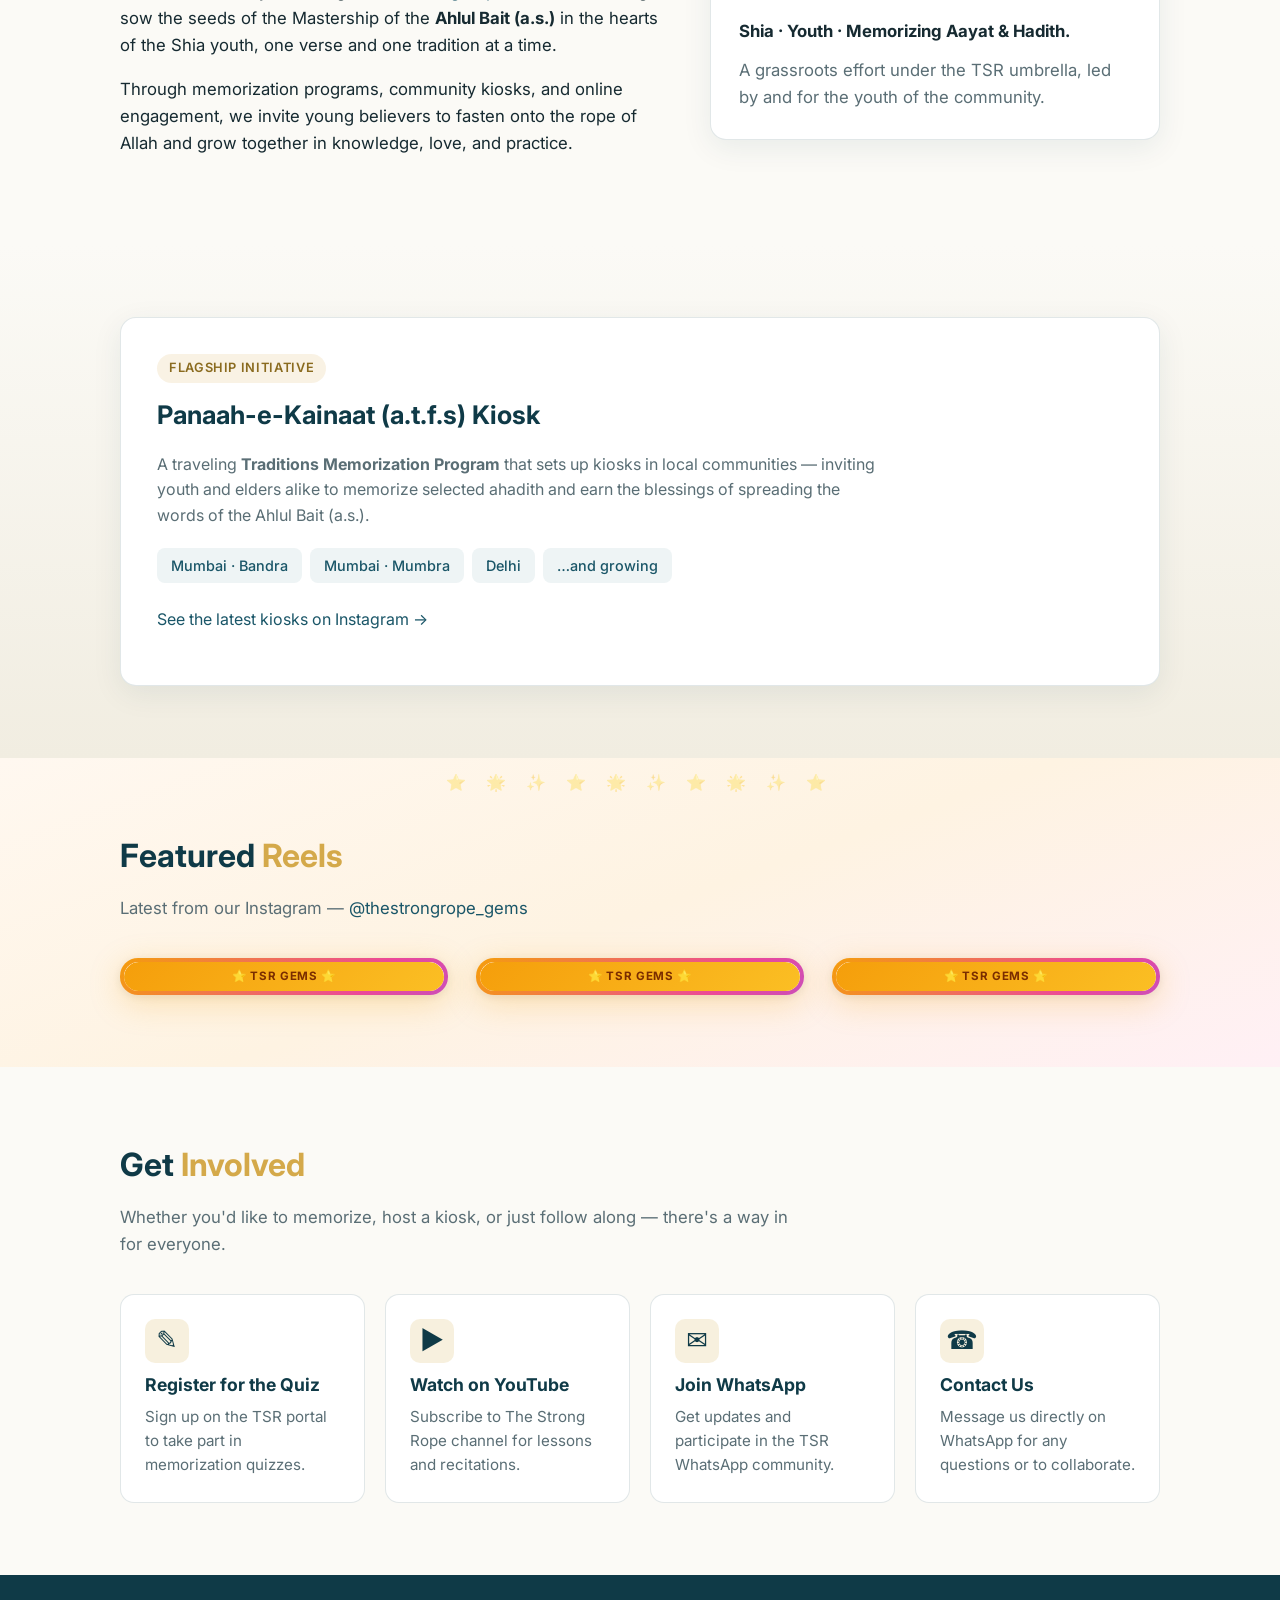
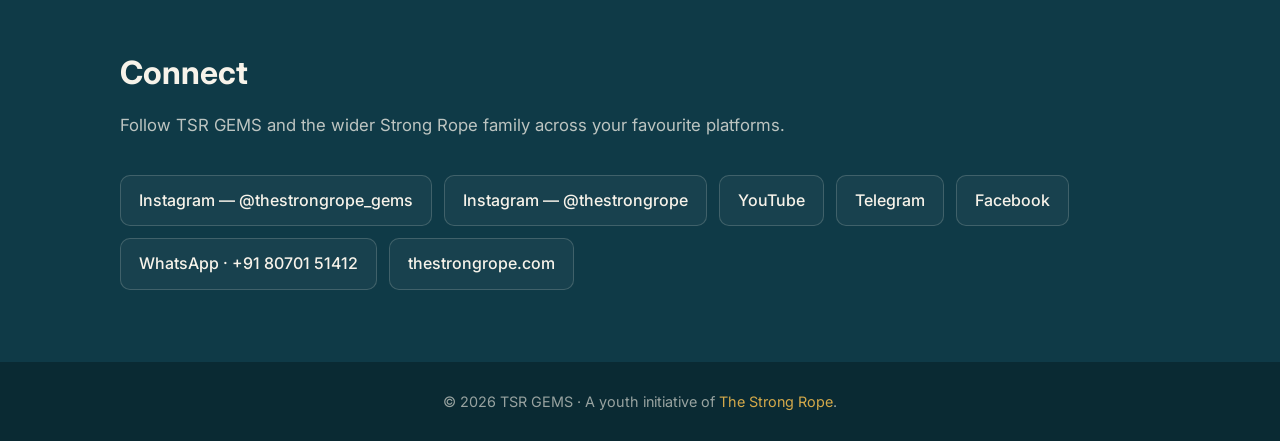
==== commit c64699ad: "Add fallback reels if Google Sheet is empty or unreachable" ====
--- a/index.html
+++ b/index.html
@@ -1111,23 +1111,14 @@
       const grid = document.getElementById('reelsGrid');
       const url = `https://docs.google.com/spreadsheets/d/${SHEET_ID}/gviz/tq?tqx=out:json`;
 
-      fetch(url)
-        .then(r => r.text())
-        .then(text => {
-          const json = JSON.parse(text.substring(47, text.length - 2));
-          const rows = json.table.rows || [];
-
-          const reelUrls = rows
-            .map(r => r.c && r.c[0] && r.c[0].v)
-            .filter(v => v && v.startsWith('https://www.instagram.com/'))
-            .slice(0, 3);
-
-          if (reelUrls.length === 0) {
-            grid.innerHTML = '<p class="reels-error">No reels found.</p>';
-            return;
-          }
-
-          grid.innerHTML = reelUrls.map(u => `
+      const FALLBACK_REELS = [
+        'https://www.instagram.com/reel/DUn2wUmiANV/',
+        'https://www.instagram.com/reel/DXtXUqsiDhZ/',
+        'https://www.instagram.com/reel/DUQXOxBCAO2/'
+      ];
+
+      function renderReels(reelUrls) {
+        grid.innerHTML = reelUrls.map(u => `
             <div class="reel-item">
               <div class="reel-item-inner">
                 <div class="reel-badge">⭐ TSR GEMS ⭐</div>
@@ -1140,15 +1131,34 @@
             </div>
           `).join('');
 
-          function tryProcess() {
-            if (window.instgrm) window.instgrm.Embeds.process();
+        function tryProcess() {
+          if (window.instgrm) window.instgrm.Embeds.process();
+        }
+        tryProcess();
+        setTimeout(tryProcess, 1000);
+        setTimeout(tryProcess, 3000);
+      }
+
+      fetch(url)
+        .then(r => r.text())
+        .then(text => {
+          const json = JSON.parse(text.substring(47, text.length - 2));
+          const rows = json.table.rows || [];
+
+          const reelUrls = rows
+            .map(r => r.c && r.c[0] && r.c[0].v)
+            .filter(v => v && v.startsWith('https://www.instagram.com/'))
+            .slice(0, 3);
+
+          if (reelUrls.length === 0) {
+            renderReels(FALLBACK_REELS);
+            return;
           }
-          tryProcess();
-          setTimeout(tryProcess, 1000);
-          setTimeout(tryProcess, 3000);
+
+          renderReels(reelUrls);
         })
         .catch(() => {
-          grid.innerHTML = '<p class="reels-error">Could not load reels.</p>';
+          renderReels(FALLBACK_REELS);
         });
     })();
   </script>
